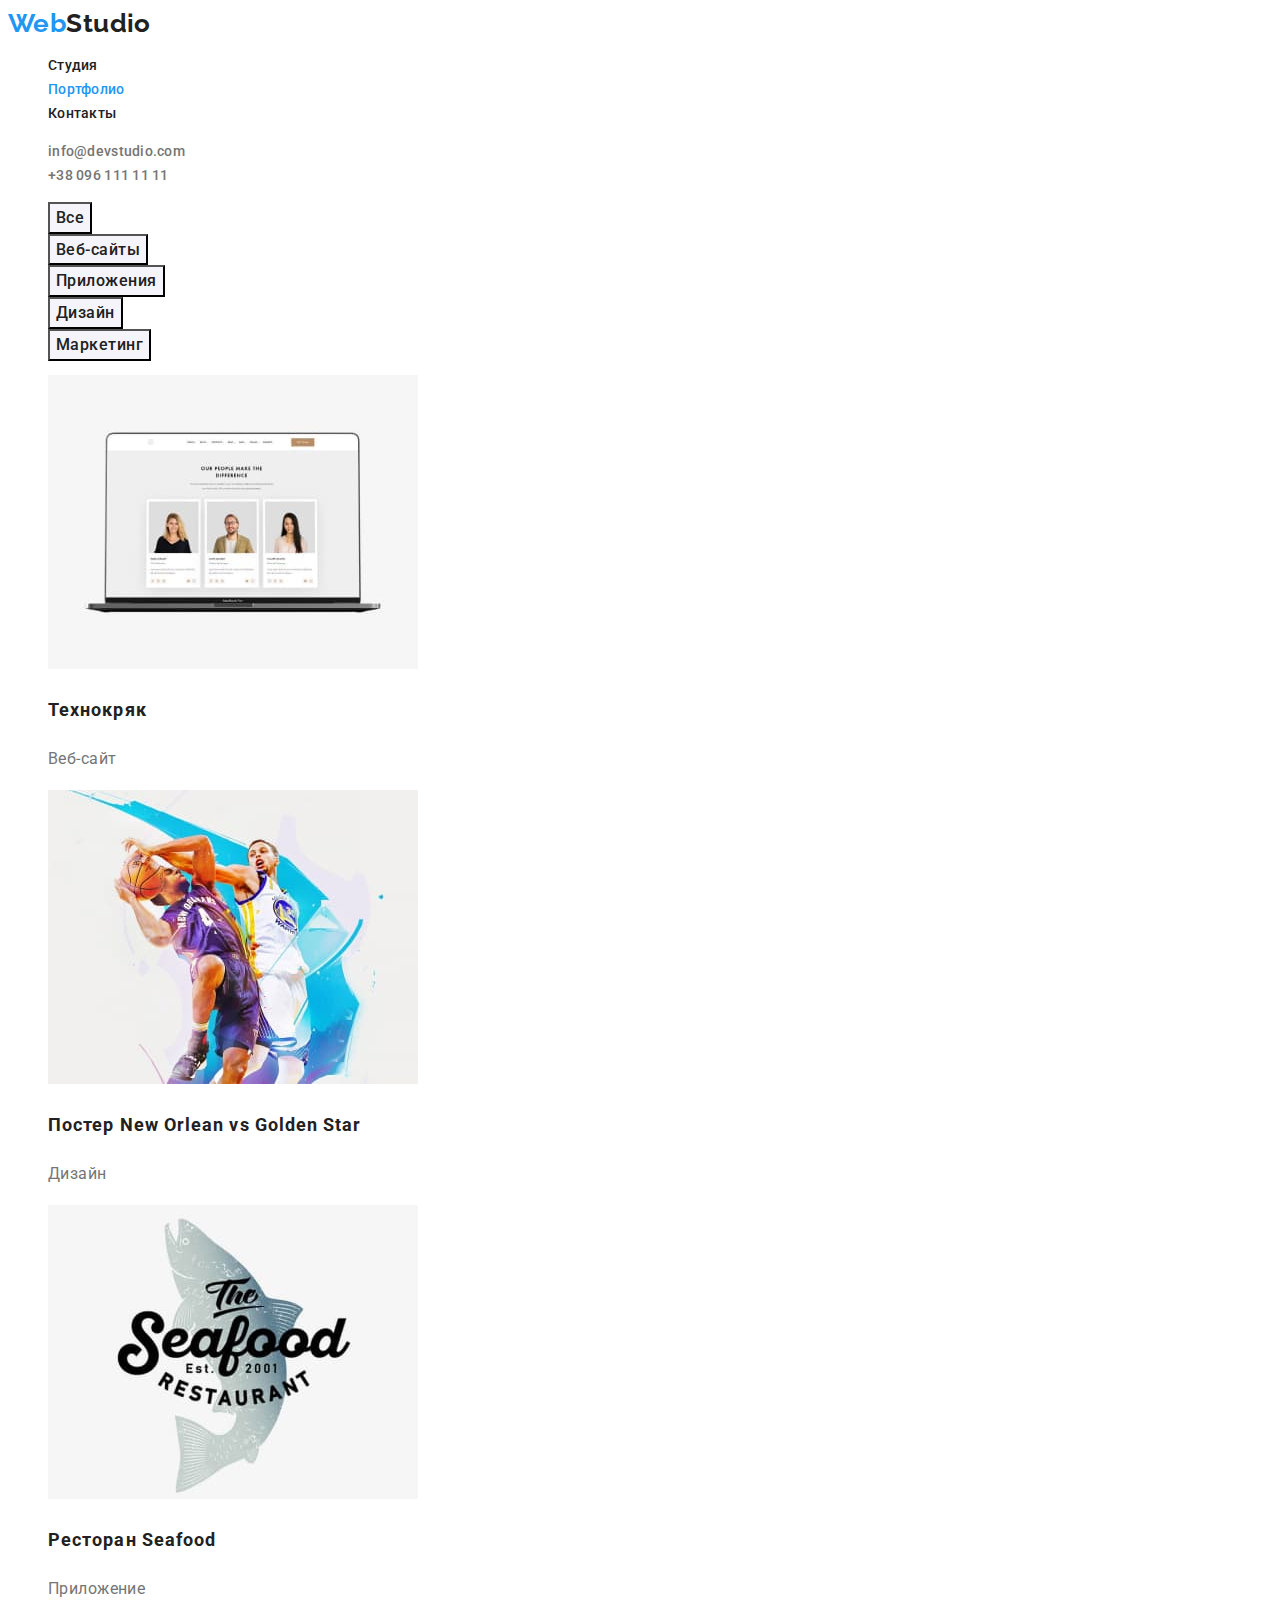
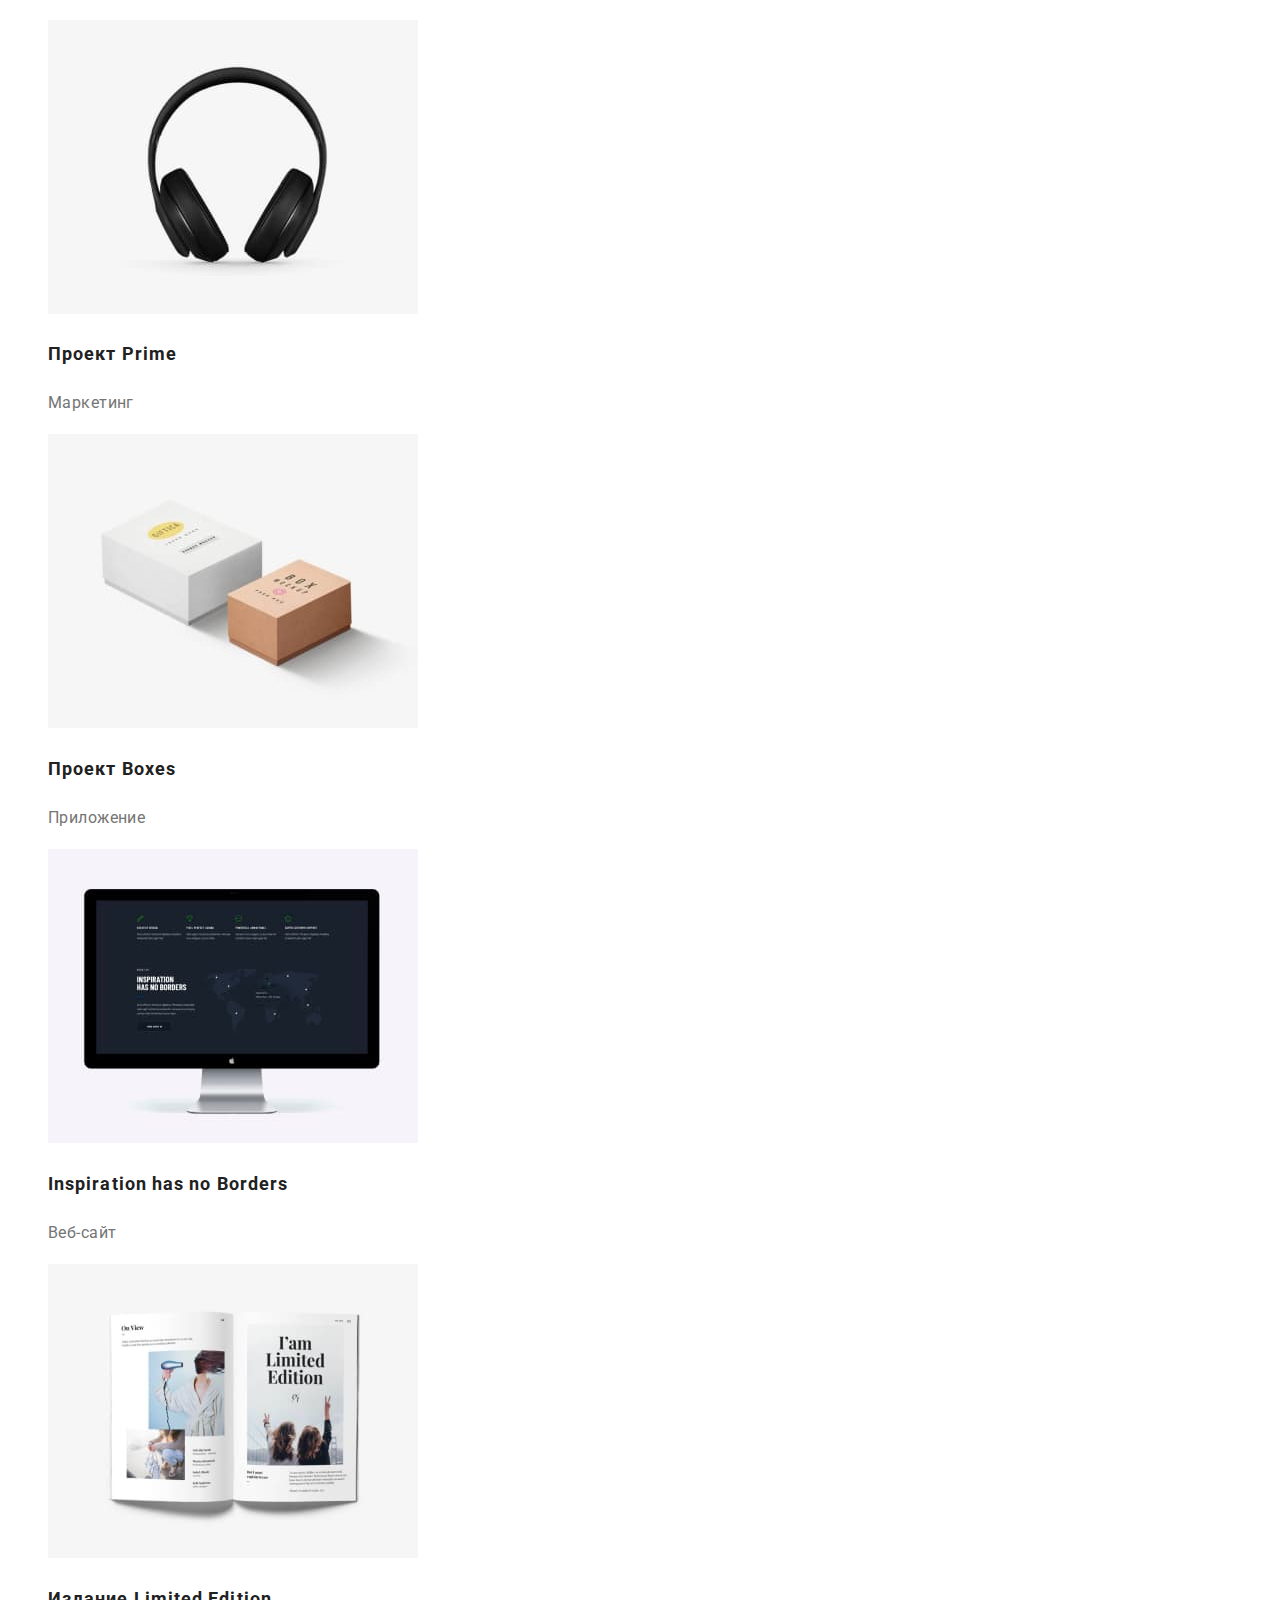
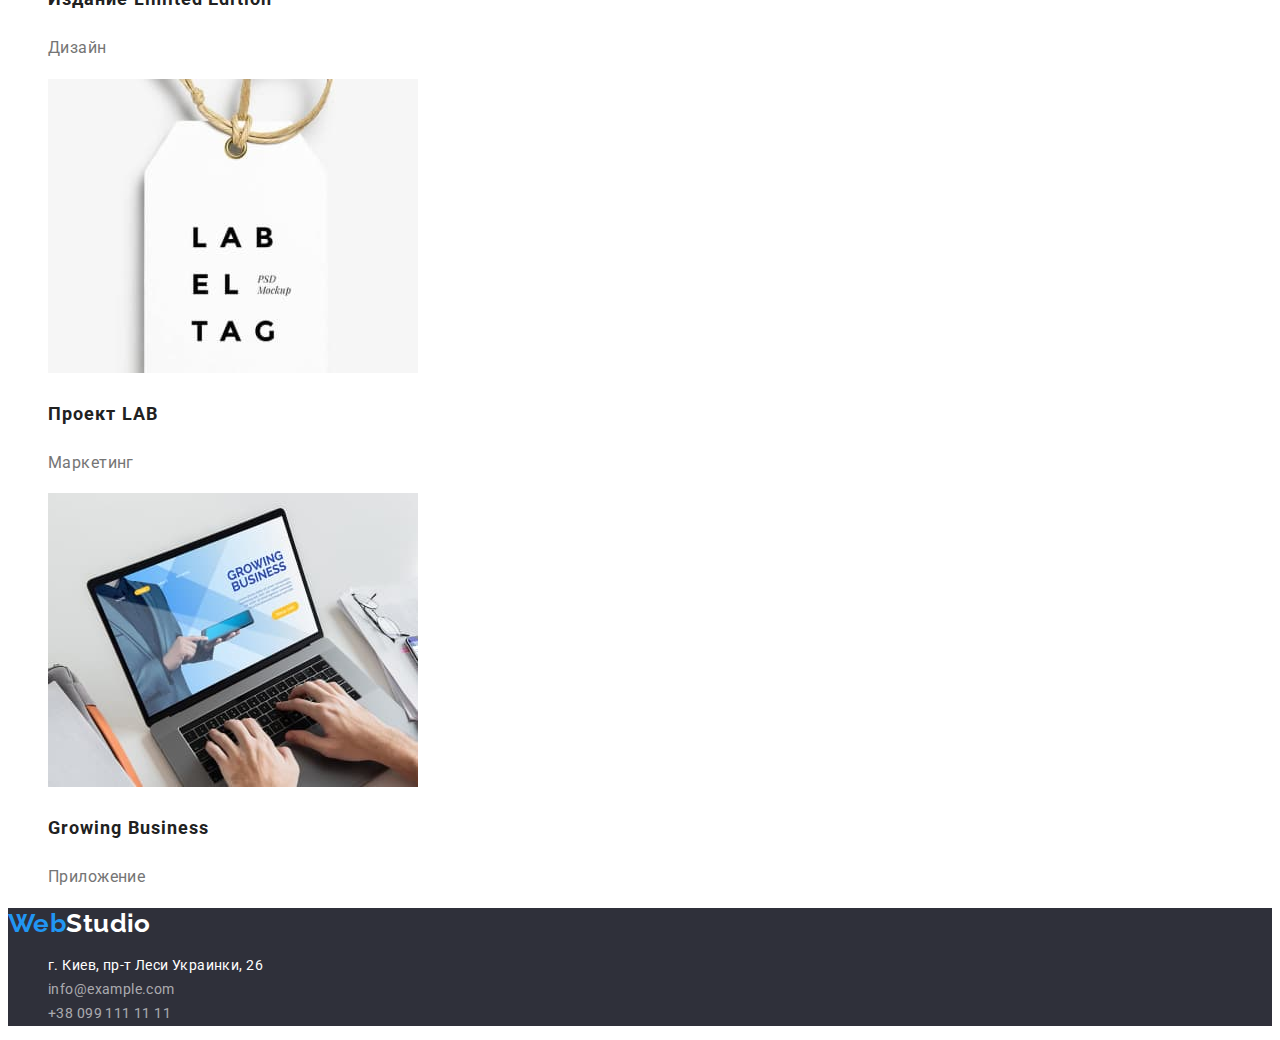
==== portfolio.html @ c16fa483 "Adds all files from HW#2." ====
<!DOCTYPE html>
<html lang="ru">
  <head>
    <meta charset="UTF-8" />
    <meta http-equiv="X-UA-Compatible" content="IE=edge" />
    <meta name="viewport" content="width=device-width, initial-scale=1.0" />
    <title>Портфолио</title>
    <link
      href="https://fonts.googleapis.com/css2?family=Raleway:wght@700&family=Roboto:wght@400;500;700;900&display=swap"
      rel="stylesheet"
    />
    <link rel="stylesheet" href="./css/styles.css" />
  </head>
  <body>
    <header>
      <nav>
        <a href="./index.html" lang="en" class="logo"> <span class="accent">Web</span>Studio</a>
        <ul class="site-nav list">
          <li><a href="./index.html" class="link">Студия</a></li>
          <li><a href="./portfolio.html" class="link current">Портфолио</a></li>
          <li><a href="" class="link">Контакты</a></li>
        </ul>
      </nav>

      <ul class="list">
        <li><a href="mailto:info@devstudio.com" class="contacts-header">info@devstudio.com</a></li>
        <li><a href="tel:+380961111111" class="contacts-header">+38 096 111 11 11</a></li>
      </ul>
    </header>
    <main>
      <section>
        <ul class="list">
          <li><button type="button" class="portfolio-button">Все</button></li>
          <li><button type="button" class="portfolio-button">Веб-сайты</button></li>
          <li><button type="button" class="portfolio-button">Приложения</button></li>
          <li><button type="button" class="portfolio-button">Дизайн</button></li>
          <li><button type="button" class="portfolio-button">Маркетинг</button></li>
        </ul>
        <ul class="list">
          <li>
            <img src="./images/portfolio1.jpg" alt="Ноутбук с проектом" width="370" />
            <h2 class="project-title">Технокряк</h2>
            <p class="project-category">Веб-сайт</p>
          </li>
          <li>
            <img src="./images/portfolio2.jpg" alt="Постер игры в баскетбол" width="370" />
            <h2 class="project-title">Постер <span lang="en">New Orlean vs Golden Star</span></h2>
            <p class="project-category">Дизайн</p>
          </li>
          <li>
            <img src="./images/portfolio3.jpg" alt="Эмблема ресторана" width="370" />
            <h2 class="project-title">Ресторан <span lang="en">Seafood</span></h2>
            <p class="project-category">Приложение</p>
          </li>
          <li>
            <img src="./images/portfolio4.jpg" alt="Наушники" width="370" />
            <h2 class="project-title">Проект <span lang="en">Prime</span></h2>
            <p class="project-category">Маркетинг</p>
          </li>
          <li>
            <img src="./images/portfolio5.jpg" alt="Коробки" width="370" />
            <h2 class="project-title">Проект <span lang="en">Boxes</span></h2>
            <p class="project-category">Приложение</p>
          </li>
          <li>
            <img src="./images/portfolio6.jpg" alt="Монитор" width="370" />
            <h2 lang="en" class="project-title">Inspiration has no Borders</h2>
            <p class="project-category">Веб-сайт</p>
          </li>
          <li>
            <img src="./images/portfolio7.jpg" alt="Журнал" width="370" />
            <h2 class="project-title">Издание <span lang="en">Limited Edition</span></h2>
            <p class="project-category">Дизайн</p>
          </li>
          <li>
            <img src="./images/portfolio8.jpg" alt="Бирка" width="370" />
            <h2 class="project-title">Проект <span lang="en">LAB</span></h2>
            <p class="project-category">Маркетинг</p>
          </li>
          <li>
            <img src="./images/portfolio9.jpg" alt="Работа за ноутбуком" />
            <h2 lang="en" class="project-title">Growing Business</h2>
            <p class="project-category">Приложение</p>
          </li>
        </ul>
      </section>
    </main>
    <footer class="page-footer">
      <a href="./index.html" lang="en" class="logo footer-logo">
        <span class="accent">Web</span>Studio</a
      >
      <address>
        <ul class="list">
          <li>
            <a href="https://goo.gl/maps/sbmDoguWazhmyjEM8" target="_blank" class="location"
              >г. Киев, пр-т Леси Украинки, 26</a
            >
          </li>
          <li><a href="mailto:info@example.com" class="contacts-footer">info@example.com</a></li>
          <li><a href="tel:+380991111111" class="contacts-footer">+38 099 111 11 11</a></li>
        </ul>
      </address>
    </footer>
  </body>
</html>
---- css/styles.css ----
/* цвет основного текста #212121 */
/* вторичный цвет текста #757575 */
/* белый #ffffff */
/* белый с прозрачностю для ссылок в футере rgba(255, 255, 255, 0.6) */
/* акцент #2196F3 */
/* цвет фона героя и подвала #2F303A */
/* цвет фона вторичный и кнопок для портфолио #F5F4FA */
:root {
  --primary-text-color: #757575;
  --title-text-color: #212121;
  --accent-color: #2196f3;
  --primary-white-color: #ffffff;
  --contacts-footer-color: rgba(255, 255, 255, 0.6);
  --secondary-bg-color: #2f303a;
  --other-bg-color: #f5f4fa;
}

body {
  background-color: var(--primary-white-color);
  color: var(--primary-text-color);
  font-family: Roboto, sans-serif;
  font-weight: 400;
  font-size: 14px;
  line-height: 1.71;
  letter-spacing: 0.03em;
}

.list {
  list-style: none;
}

/* стили шапки */
.logo {
  color: var(--title-text-color);
  font-family: Raleway, sans-serif;
  font-weight: 700;
  font-size: 26px;
  line-height: 1.19;
  text-decoration: none;
}

.accent,
.logo:hover,
.logo:focus {
  color: var(--accent-color);
}

.site-nav .link {
  color: var(--title-text-color);
  font-weight: 500;
  font-size: 14px;
  line-height: 1.14;
  letter-spacing: 0.02em;
  text-decoration: none;
}
.site-nav .link:hover,
.site-nav .link:focus {
  color: var(--accent-color);
}

.site-nav .link.current {
  color: var(--accent-color);
}

.contacts-header {
  color: var(--primary-text-color);
  font-weight: 500;
  font-size: 14px;
  line-height: 1.14;
  letter-spacing: 0.02em;
  text-decoration: none;
}

.contacts-header:hover,
.contacts-header:focus {
  color: var(--accent-color);
}

/* стили главной секции Студии */
.hero {
  background-color: var(--secondary-bg-color);
  letter-spacing: 0.06em;
}
.hero-title {
  color: var(--primary-white-color);
  font-weight: 900;
  font-size: 44px;
  line-height: 1.36;
  text-align: center;
  text-transform: uppercase;
}
.hero-button {
  background-color: var(--accent-color);
  color: var(--primary-white-color);
  font-family: Roboto, sans-serif;
  font-family: inherit;
  font-weight: 700;
  font-size: 16px;
  line-height: 1.87;
  letter-spacing: 0.03em;
  align-items: center;
  text-align: center;
}

/* общие стили секций Студии */

.section-title {
  color: var(--title-text-color);
  font-weight: 700;
  font-size: 36px;
  line-height: 1.17;
  text-align: center;
}

/* стили особенностей Студии */
.features-title {
  color: var(--title-text-color);
  font-weight: 700;
  font-size: 14px;
  line-height: 1.14;
  text-transform: uppercase;
}

/* стили работ Студии */

/* стили команды Студии */
.workers {
  background-color: var(--other-bg-color);
  font-weight: 400;
  font-size: 16px;
  line-height: 1.19;
  text-align: center;
}
.worker-name {
  color: var(--title-text-color);
  font-weight: 500;
  font-size: 16px;
  line-height: 1.19;
  text-align: center;
}

/* стили подвала */
.page-footer {
  background-color: var(--secondary-bg-color);
}

.footer-logo {
  color: var(--primary-white-color);
}

.location {
  color: var(--primary-white-color);
  font-style: normal;
  font-weight: 400;
  font-size: 14px;
  line-height: 1.71;
  text-decoration: none;
}

.contacts-footer {
  color: var(--contacts-footer-color);
  font-style: normal;
  font-weight: 400;
  font-size: 14px;
  line-height: 1.71;
  text-decoration: none;
}

.footer-logo:hover,
.footer-logo:focus,
.contacts-footer:hover,
.contacts-footer:focus,
.location:hover,
.location:focus {
  color: var(--accent-color);
}

/* стили Портфолио */
.portfolio-button {
  background-color: var(--other-bg-color);
  color: var(--title-text-color);
  font-family: Roboto, sans-serif;
  font-weight: 500;
  font-size: 16px;
  line-height: 1.62;
  letter-spacing: 0.03em;
  text-align: center;
}

.portfolio-button:hover,
.portfolio-button:focus {
  background-color: var(--accent-color);
  color: var(--primary-white-color);
}

.project-title {
  color: var(--title-text-color);
  font-weight: 700;
  font-size: 18px;
  line-height: 2;
  letter-spacing: 0.06em;
}
.project-category {
  font-weight: 400;
  font-size: 16px;
  line-height: 1.87;
}
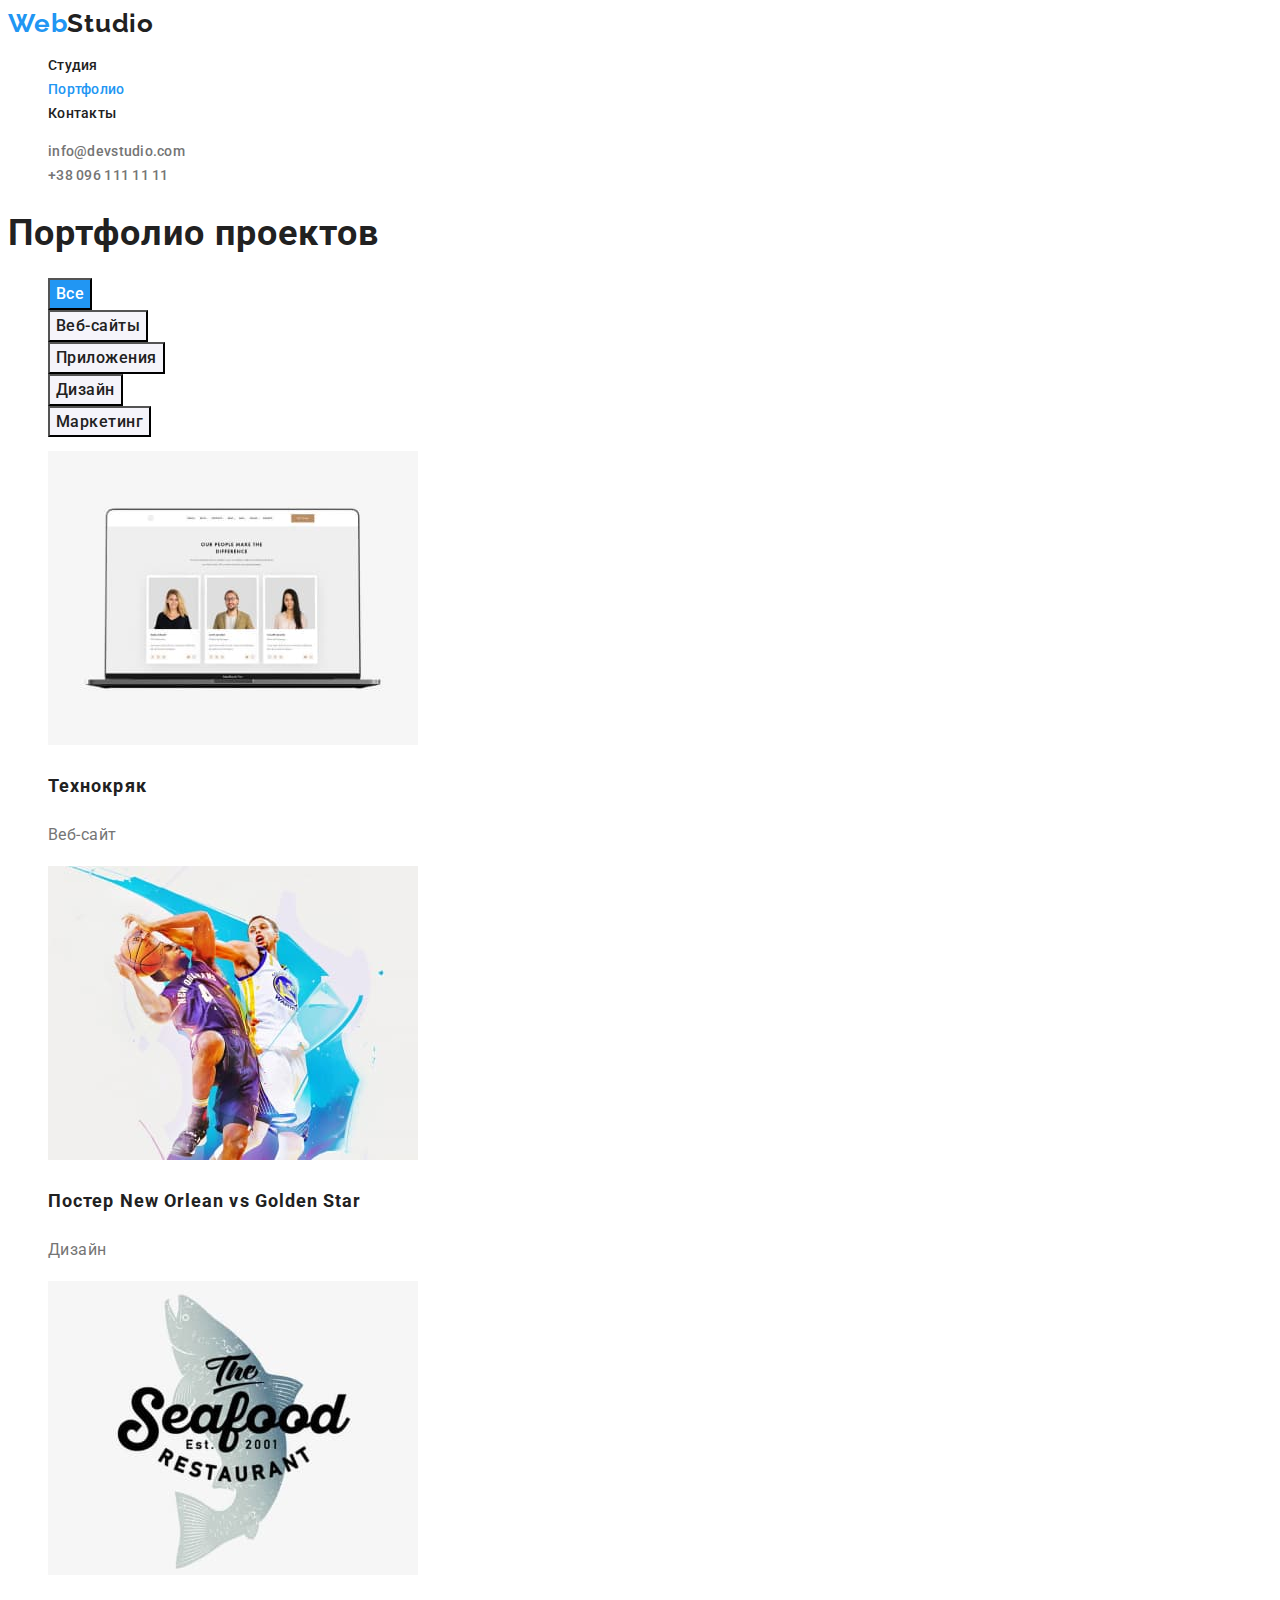
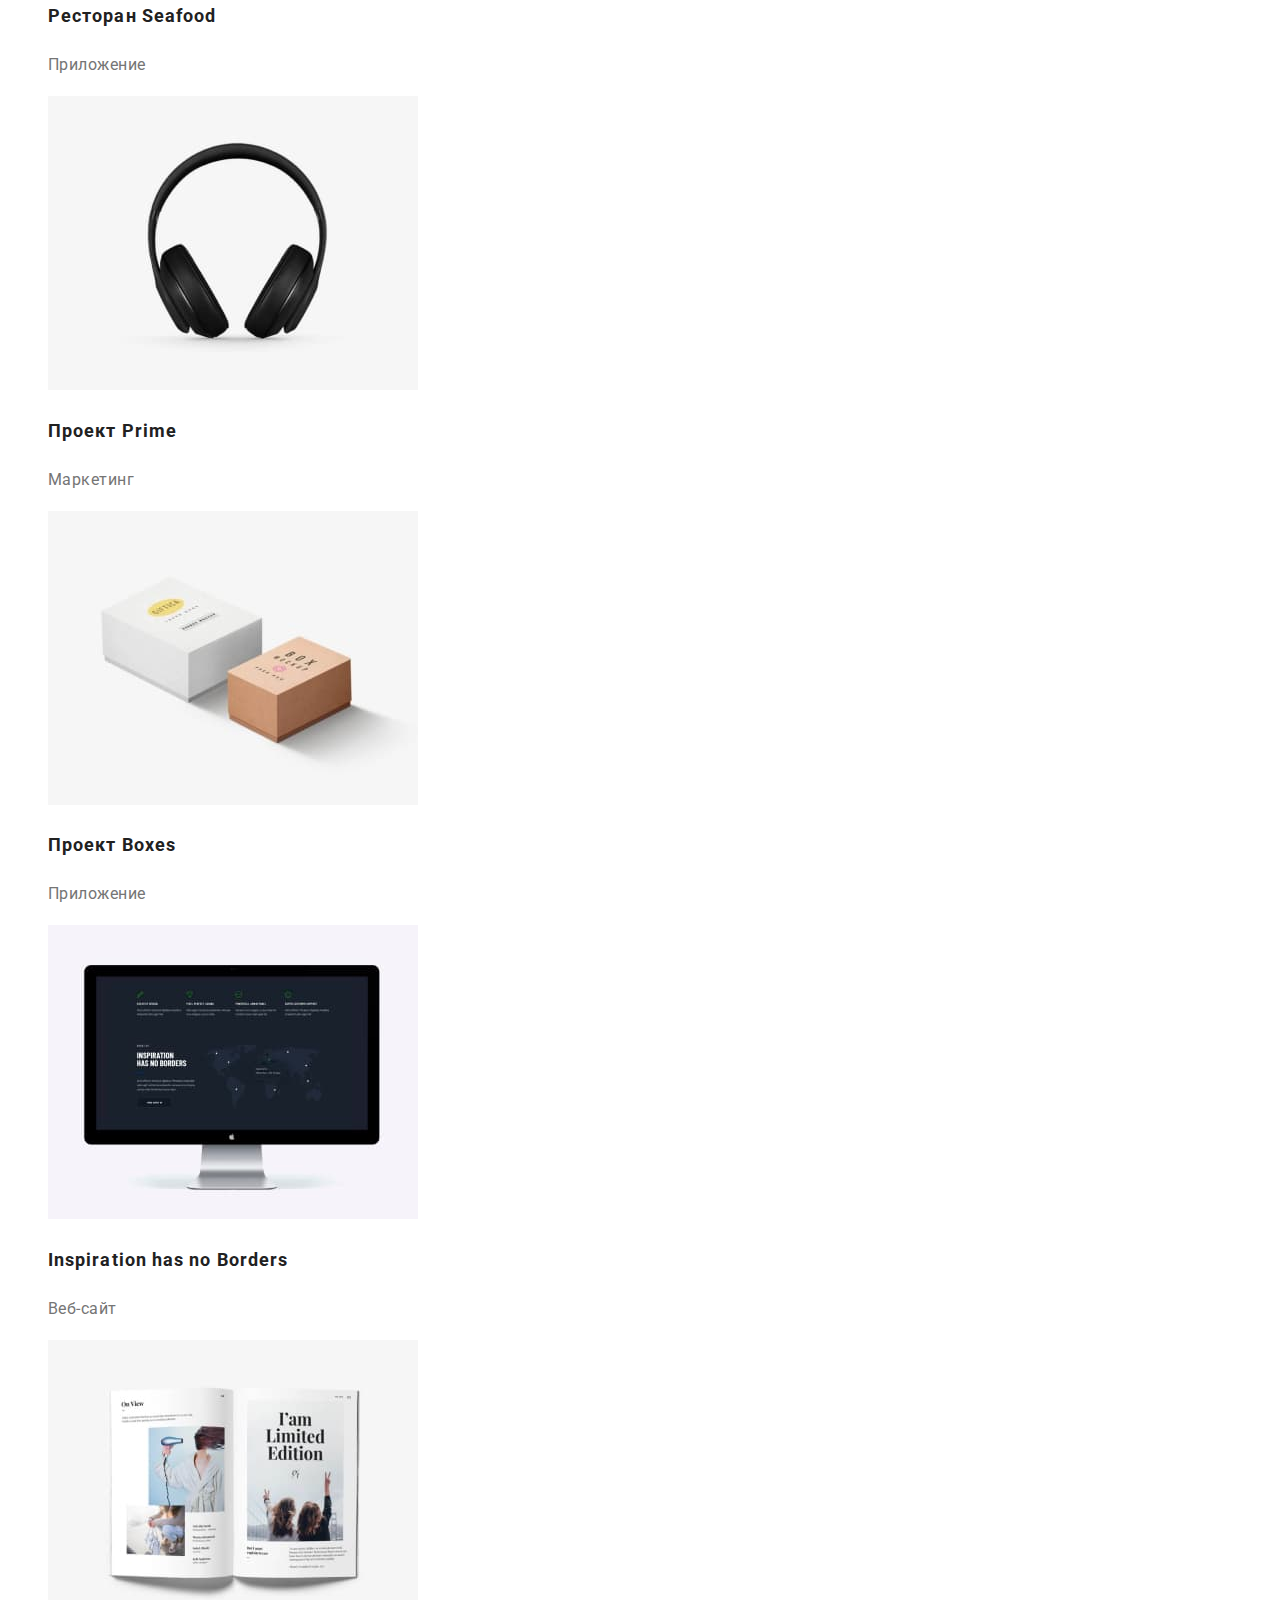
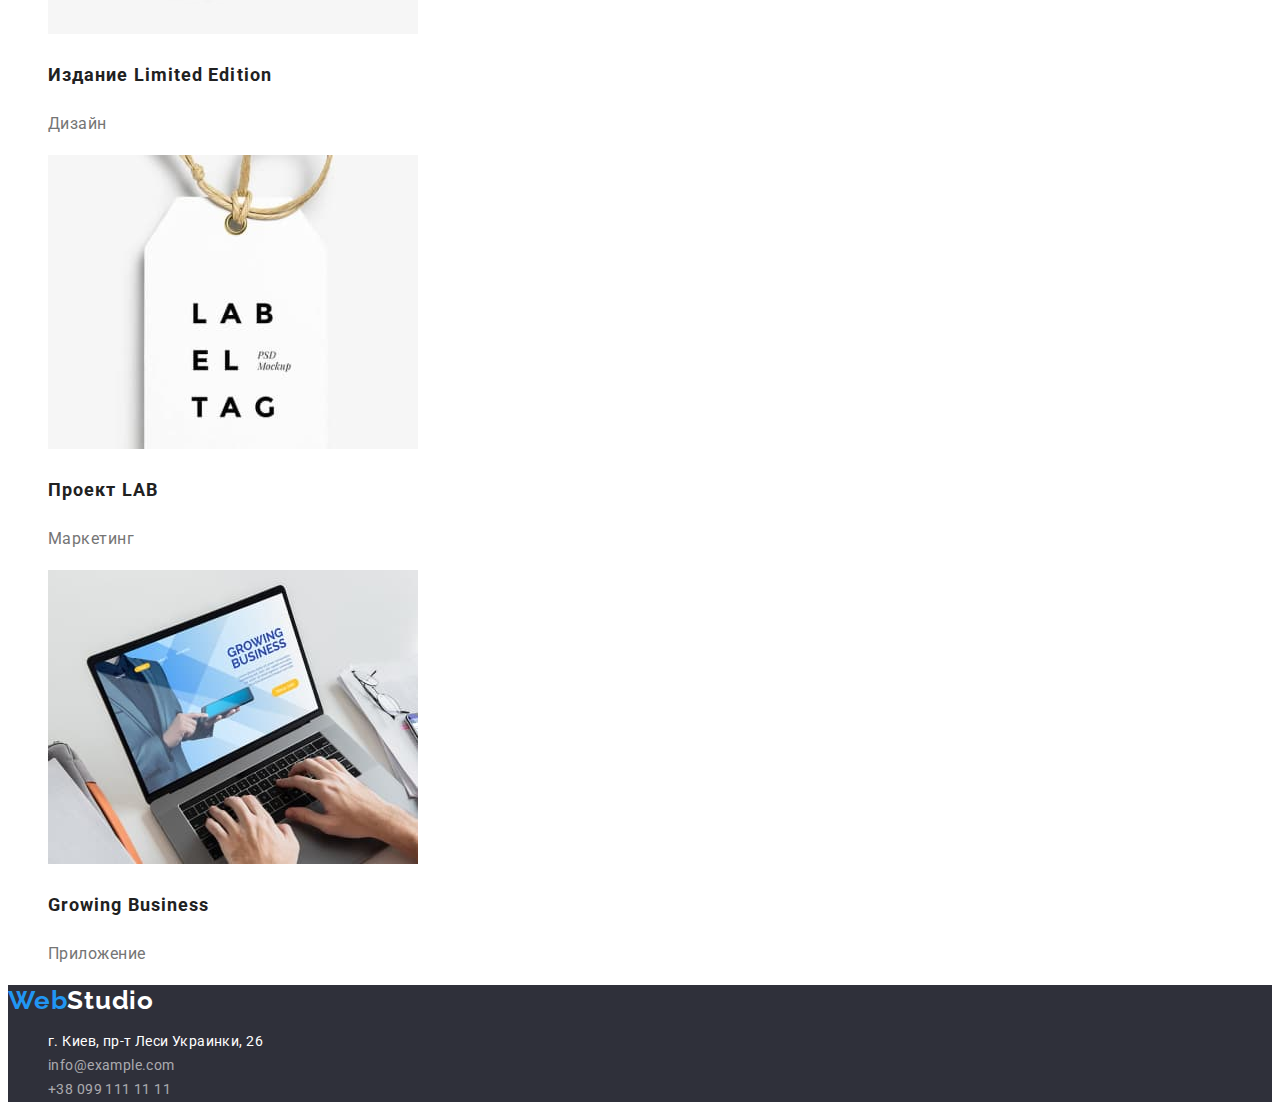
==== commit 53aaa551: "Adds edits on the comments of the HW#2." ====
--- a/portfolio.html
+++ b/portfolio.html
@@ -29,58 +29,72 @@
     </header>
     <main>
       <section>
-        <ul class="list">
-          <li><button type="button" class="portfolio-button">Все</button></li>
-          <li><button type="button" class="portfolio-button">Веб-сайты</button></li>
-          <li><button type="button" class="portfolio-button">Приложения</button></li>
-          <li><button type="button" class="portfolio-button">Дизайн</button></li>
-          <li><button type="button" class="portfolio-button">Маркетинг</button></li>
+        <!-- этот заголовок будет невидимым -->
+        <h1 class="section-title">Портфолио проектов</h1>
+        <ul class="portfolio-button-list list">
+          <li class="portfolio-button-item">
+            <button type="button" class="portfolio-button current-button">Все</button>
+          </li>
+          <li class="portfolio-button-item">
+            <button type="button" class="portfolio-button">Веб-сайты</button>
+          </li>
+          <li class="portfolio-button-item">
+            <button type="button" class="portfolio-button">Приложения</button>
+          </li>
+          <li class="portfolio-button-item">
+            <button type="button" class="portfolio-button">Дизайн</button>
+          </li>
+          <li class="portfolio-button-item">
+            <button type="button" class="portfolio-button">Маркетинг</button>
+          </li>
         </ul>
-        <ul class="list">
-          <li>
+        <ul class="portfolio-card-list list">
+          <li class="portfolio-card-item">
             <img src="./images/portfolio1.jpg" alt="Ноутбук с проектом" width="370" />
-            <h2 class="project-title">Технокряк</h2>
-            <p class="project-category">Веб-сайт</p>
+            <h2 class="portfolio-card-subtitle">Технокряк</h2>
+            <p class="portfolio-card-text">Веб-сайт</p>
           </li>
-          <li>
+          <li class="portfolio-card-item">
             <img src="./images/portfolio2.jpg" alt="Постер игры в баскетбол" width="370" />
-            <h2 class="project-title">Постер <span lang="en">New Orlean vs Golden Star</span></h2>
-            <p class="project-category">Дизайн</p>
+            <h2 class="portfolio-card-subtitle">
+              Постер <span lang="en">New Orlean vs Golden Star</span>
+            </h2>
+            <p class="portfolio-card-text">Дизайн</p>
           </li>
-          <li>
+          <li class="portfolio-card-item">
             <img src="./images/portfolio3.jpg" alt="Эмблема ресторана" width="370" />
-            <h2 class="project-title">Ресторан <span lang="en">Seafood</span></h2>
-            <p class="project-category">Приложение</p>
+            <h2 class="portfolio-card-subtitle">Ресторан <span lang="en">Seafood</span></h2>
+            <p class="portfolio-card-text">Приложение</p>
           </li>
-          <li>
+          <li class="portfolio-card-item">
             <img src="./images/portfolio4.jpg" alt="Наушники" width="370" />
-            <h2 class="project-title">Проект <span lang="en">Prime</span></h2>
-            <p class="project-category">Маркетинг</p>
+            <h2 class="portfolio-card-subtitle">Проект <span lang="en">Prime</span></h2>
+            <p class="portfolio-card-text">Маркетинг</p>
           </li>
-          <li>
+          <li class="portfolio-card-item">
             <img src="./images/portfolio5.jpg" alt="Коробки" width="370" />
-            <h2 class="project-title">Проект <span lang="en">Boxes</span></h2>
-            <p class="project-category">Приложение</p>
+            <h2 class="portfolio-card-subtitle">Проект <span lang="en">Boxes</span></h2>
+            <p class="portfolio-card-text">Приложение</p>
           </li>
-          <li>
+          <li class="portfolio-card-item">
             <img src="./images/portfolio6.jpg" alt="Монитор" width="370" />
-            <h2 lang="en" class="project-title">Inspiration has no Borders</h2>
-            <p class="project-category">Веб-сайт</p>
+            <h2 lang="en" class="portfolio-card-subtitle">Inspiration has no Borders</h2>
+            <p class="portfolio-card-text">Веб-сайт</p>
           </li>
-          <li>
+          <li class="portfolio-card-item">
             <img src="./images/portfolio7.jpg" alt="Журнал" width="370" />
-            <h2 class="project-title">Издание <span lang="en">Limited Edition</span></h2>
-            <p class="project-category">Дизайн</p>
+            <h2 class="portfolio-card-subtitle">Издание <span lang="en">Limited Edition</span></h2>
+            <p class="portfolio-card-text">Дизайн</p>
           </li>
-          <li>
+          <li class="portfolio-card-item">
             <img src="./images/portfolio8.jpg" alt="Бирка" width="370" />
-            <h2 class="project-title">Проект <span lang="en">LAB</span></h2>
-            <p class="project-category">Маркетинг</p>
+            <h2 class="portfolio-card-subtitle">Проект <span lang="en">LAB</span></h2>
+            <p class="portfolio-card-text">Маркетинг</p>
           </li>
-          <li>
+          <li class="portfolio-card-item">
             <img src="./images/portfolio9.jpg" alt="Работа за ноутбуком" />
-            <h2 lang="en" class="project-title">Growing Business</h2>
-            <p class="project-category">Приложение</p>
+            <h2 lang="en" class="portfolio-card-subtitle">Growing Business</h2>
+            <p class="portfolio-card-text">Приложение</p>
           </li>
         </ul>
       </section>
--- a/css/styles.css
+++ b/css/styles.css
@@ -19,10 +19,9 @@
   background-color: var(--primary-white-color);
   color: var(--primary-text-color);
   font-family: Roboto, sans-serif;
-  font-weight: 400;
+  /* font-weight: 400; */
   font-size: 14px;
   line-height: 1.71;
-  letter-spacing: 0.03em;
 }
 
 .list {
@@ -37,40 +36,33 @@
   font-size: 26px;
   line-height: 1.19;
   text-decoration: none;
+  letter-spacing: 0.03em;
+}
+
+.site-nav .link {
+  color: var(--title-text-color);
+  font-weight: 500;
+  font-size: 14px;
+  line-height: 1.14;
+  letter-spacing: 0.02em;
+  text-decoration: none;
+}
+
+.contacts-header {
+  color: var(--primary-text-color);
+  font-weight: 500;
+  font-size: 14px;
+  line-height: 1.14;
+  letter-spacing: 0.02em;
+  text-decoration: none;
 }
 
 .accent,
 .logo:hover,
-.logo:focus {
-  color: var(--accent-color);
-}
-
-.site-nav .link {
-  color: var(--title-text-color);
-  font-weight: 500;
-  font-size: 14px;
-  line-height: 1.14;
-  letter-spacing: 0.02em;
-  text-decoration: none;
-}
+.logo:focus,
 .site-nav .link:hover,
-.site-nav .link:focus {
-  color: var(--accent-color);
-}
-
-.site-nav .link.current {
-  color: var(--accent-color);
-}
-
-.contacts-header {
-  color: var(--primary-text-color);
-  font-weight: 500;
-  font-size: 14px;
-  line-height: 1.14;
-  letter-spacing: 0.02em;
-  text-decoration: none;
-}
-
+.site-nav .link:focus,
+.site-nav .link.current,
 .contacts-header:hover,
 .contacts-header:focus {
   color: var(--accent-color);
@@ -92,14 +84,11 @@
 .hero-button {
   background-color: var(--accent-color);
   color: var(--primary-white-color);
-  font-family: Roboto, sans-serif;
   font-family: inherit;
   font-weight: 700;
   font-size: 16px;
-  line-height: 1.87;
-  letter-spacing: 0.03em;
-  align-items: center;
-  text-align: center;
+  line-height: 1.88;
+  letter-spacing: 0.06em;
 }
 
 /* общие стили секций Студии */
@@ -109,7 +98,7 @@
   font-weight: 700;
   font-size: 36px;
   line-height: 1.17;
-  text-align: center;
+  letter-spacing: 0.03em;
 }
 
 /* стили особенностей Студии */
@@ -119,23 +108,26 @@
   font-size: 14px;
   line-height: 1.14;
   text-transform: uppercase;
-}
-
+  letter-spacing: 0.03em;
+}
+.features-text {
+  letter-spacing: 0.03em;
+}
 /* стили работ Студии */
 
 /* стили команды Студии */
-.workers {
+.team {
   background-color: var(--other-bg-color);
   font-weight: 400;
   font-size: 16px;
   line-height: 1.19;
-  text-align: center;
-}
-.worker-name {
-  color: var(--title-text-color);
-  font-weight: 500;
-  font-size: 16px;
-  line-height: 1.19;
+  letter-spacing: 0.03em;
+  text-align: center;
+}
+.team-name {
+  color: var(--title-text-color);
+  font-weight: 500;
+  font-size: 16px;
   text-align: center;
 }
 
@@ -155,6 +147,7 @@
   font-size: 14px;
   line-height: 1.71;
   text-decoration: none;
+  letter-spacing: 0.03em;
 }
 
 .contacts-footer {
@@ -164,6 +157,7 @@
   font-size: 14px;
   line-height: 1.71;
   text-decoration: none;
+  letter-spacing: 0.03em;
 }
 
 .footer-logo:hover,
@@ -187,21 +181,23 @@
   text-align: center;
 }
 
+.current-button,
 .portfolio-button:hover,
 .portfolio-button:focus {
   background-color: var(--accent-color);
   color: var(--primary-white-color);
 }
 
-.project-title {
+.portfolio-card-subtitle {
   color: var(--title-text-color);
   font-weight: 700;
   font-size: 18px;
   line-height: 2;
   letter-spacing: 0.06em;
 }
-.project-category {
+.portfolio-card-text {
   font-weight: 400;
   font-size: 16px;
   line-height: 1.87;
-}
+  letter-spacing: 0.03em;
+}
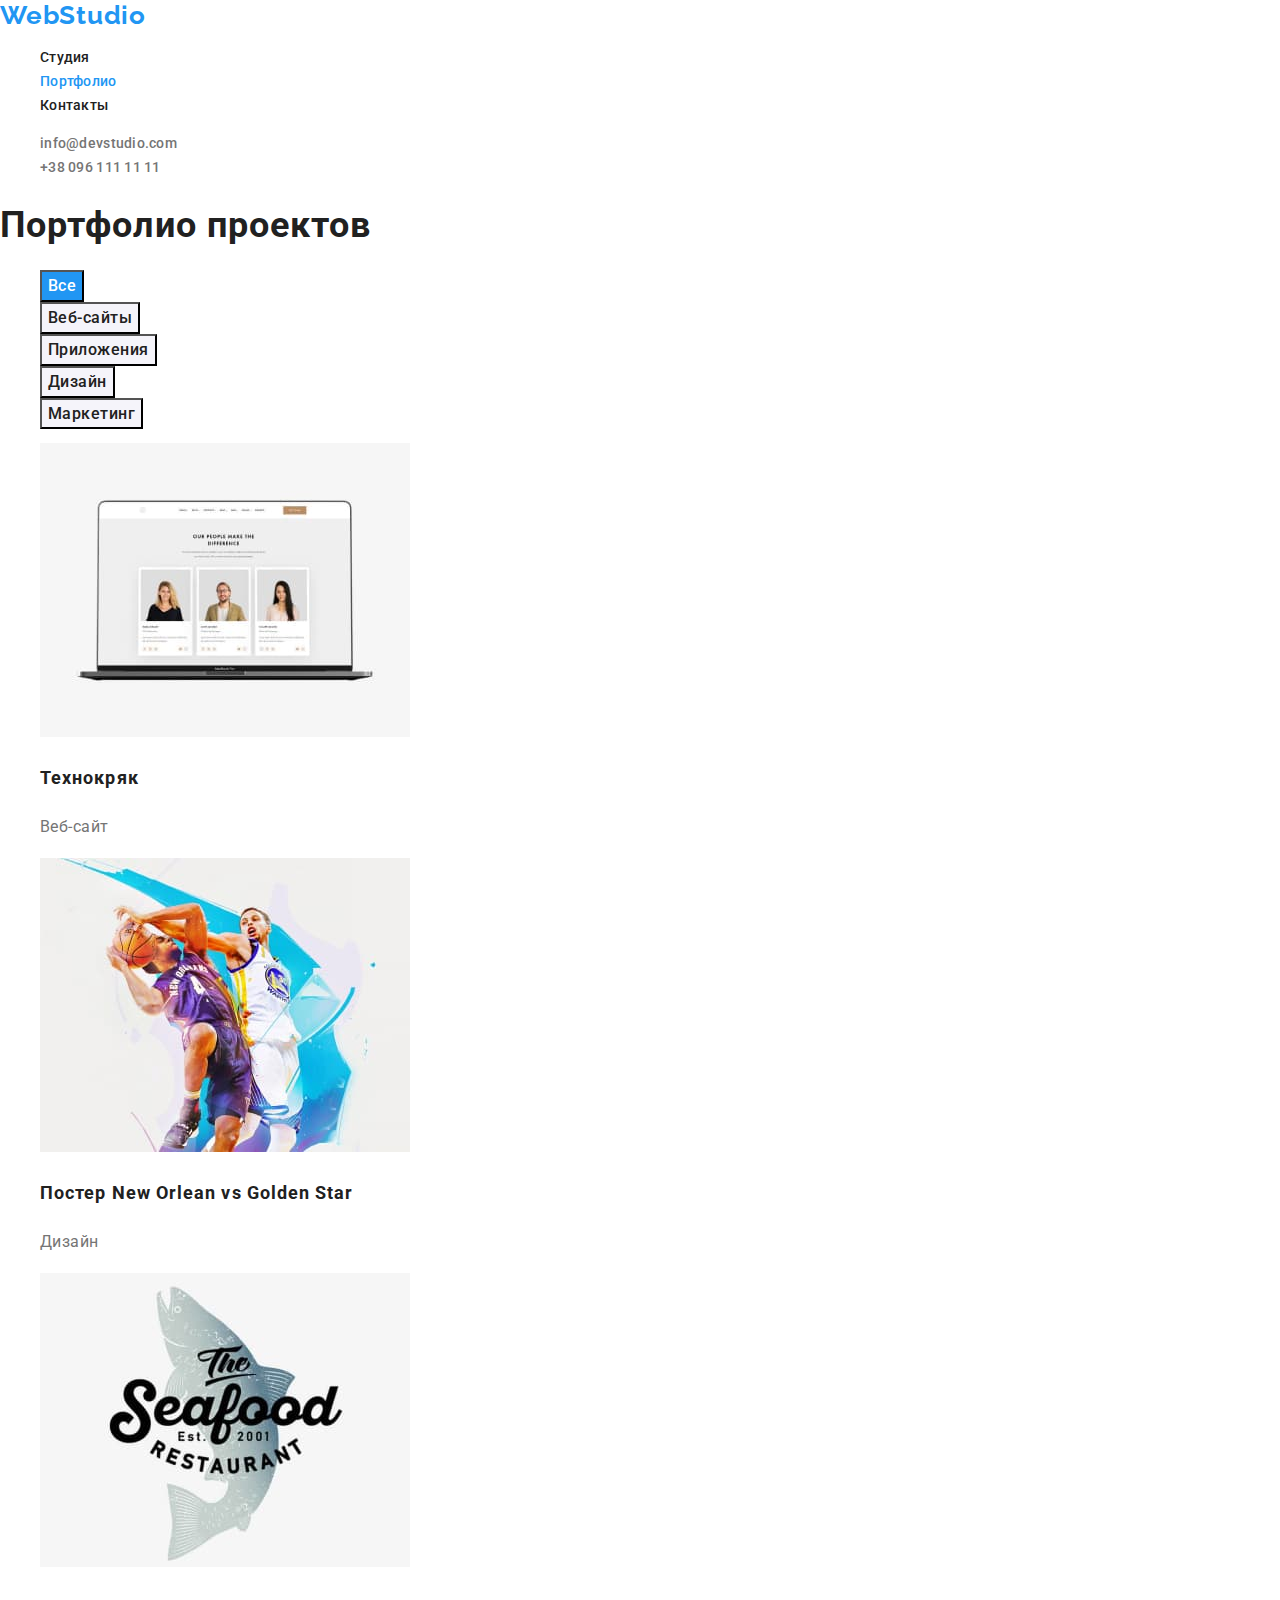
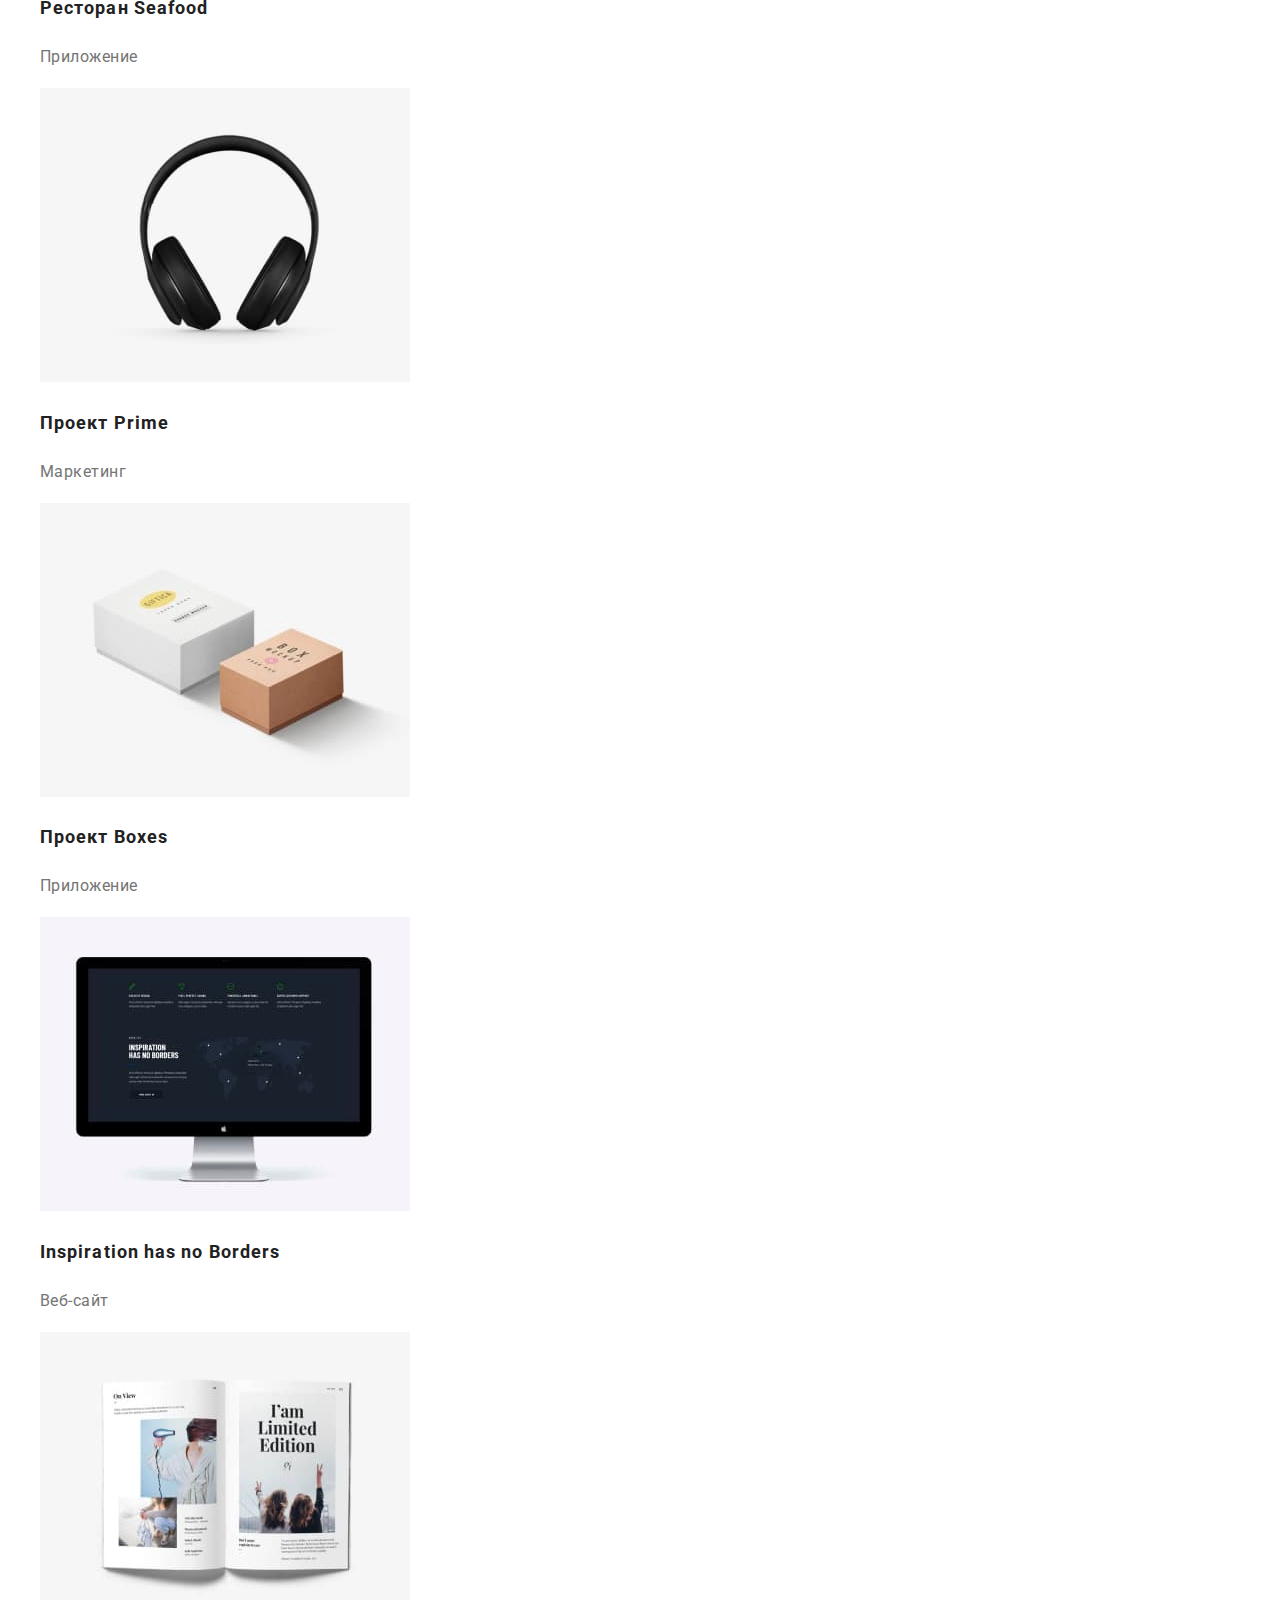
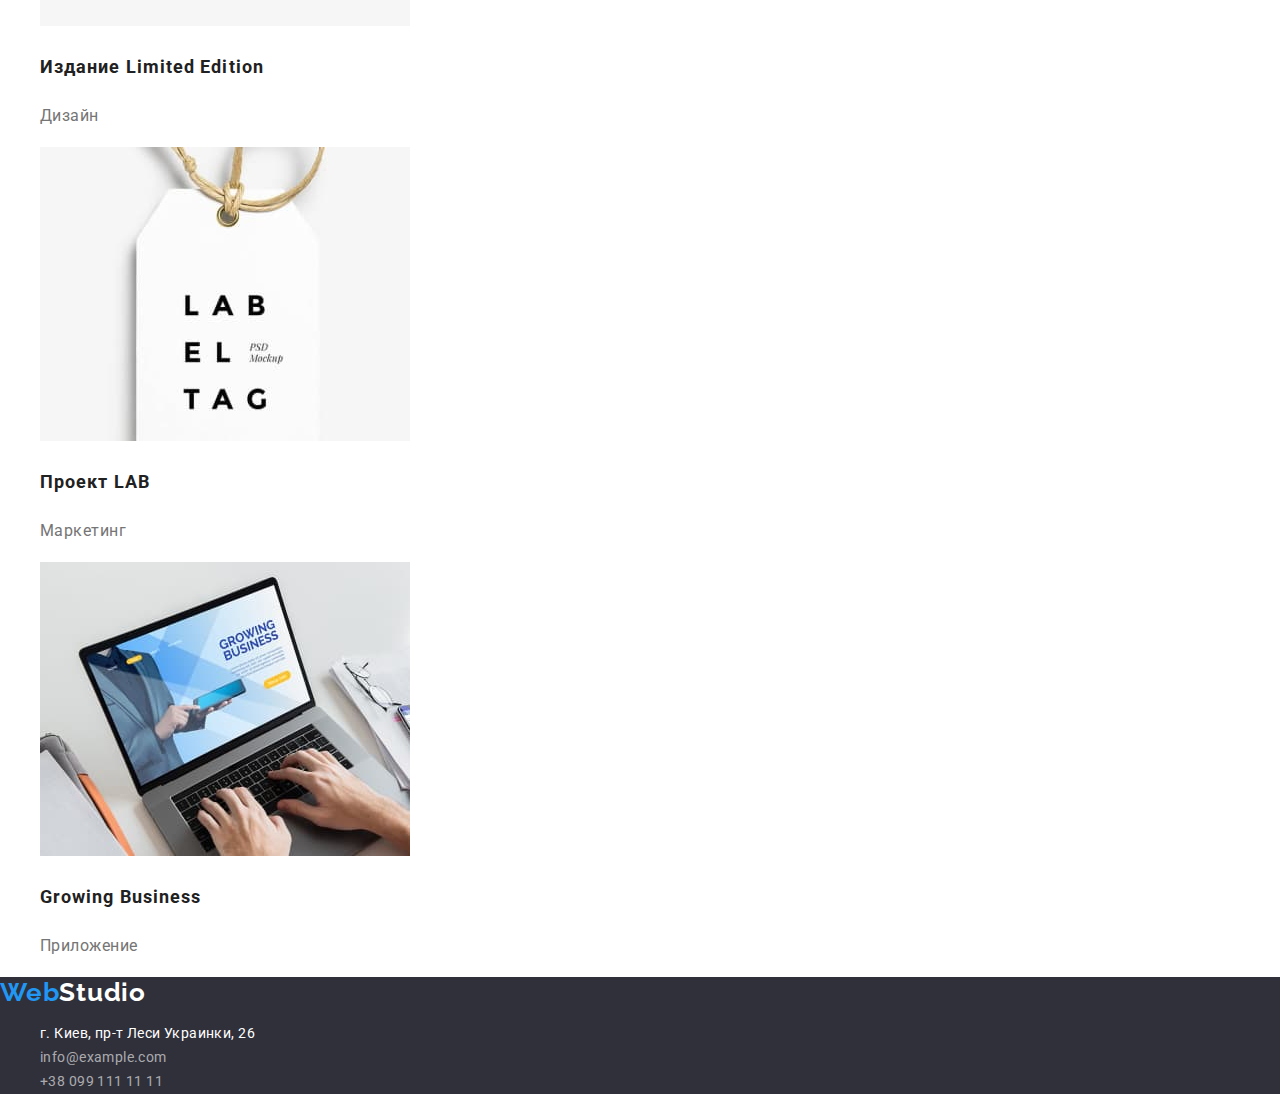
==== commit 82676b4b: "Adds modern-normalize." ====
--- a/portfolio.html
+++ b/portfolio.html
@@ -8,6 +8,10 @@
     <link
       href="https://fonts.googleapis.com/css2?family=Raleway:wght@700&family=Roboto:wght@400;500;700;900&display=swap"
       rel="stylesheet"
+    />
+    <link
+      rel="stylesheet"
+      href="https://cdnjs.cloudflare.com/ajax/libs/modern-normalize/1.1.0/modern-normalize.min.css"
     />
     <link rel="stylesheet" href="./css/styles.css" />
   </head>
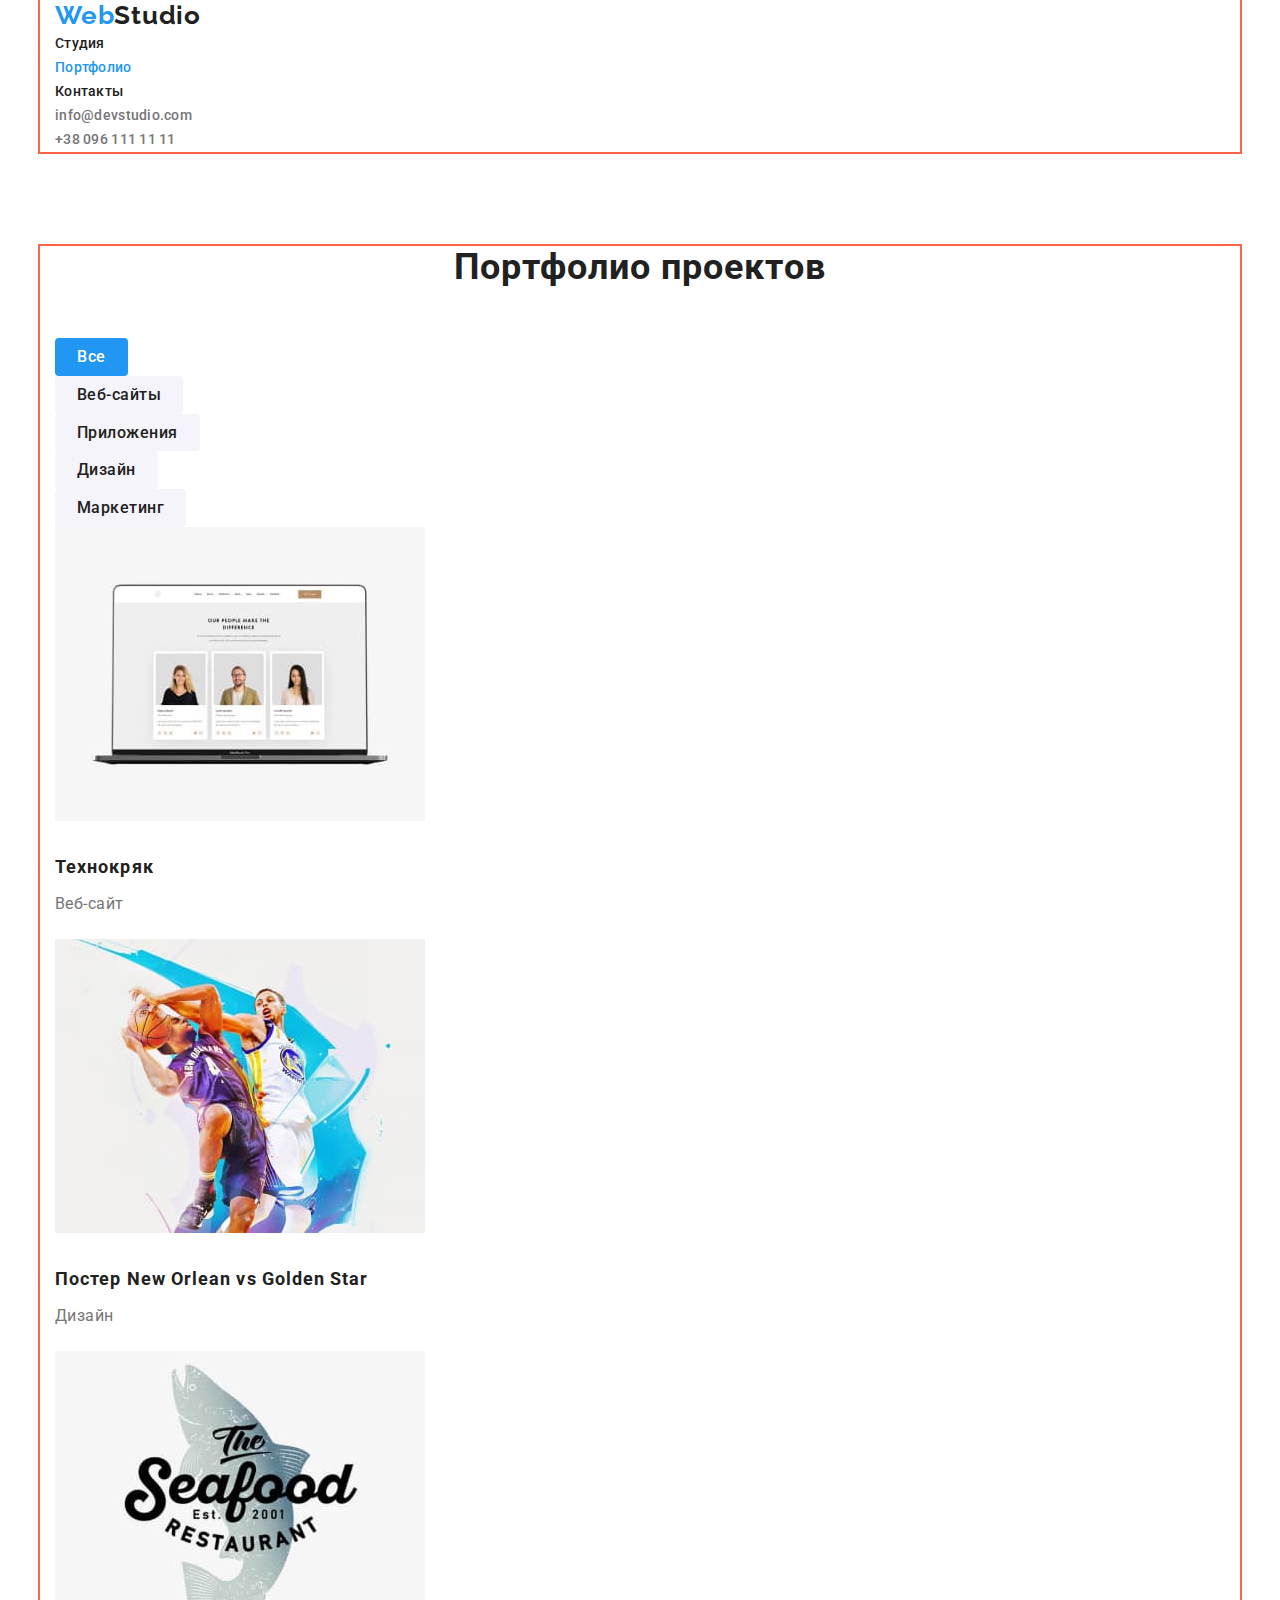
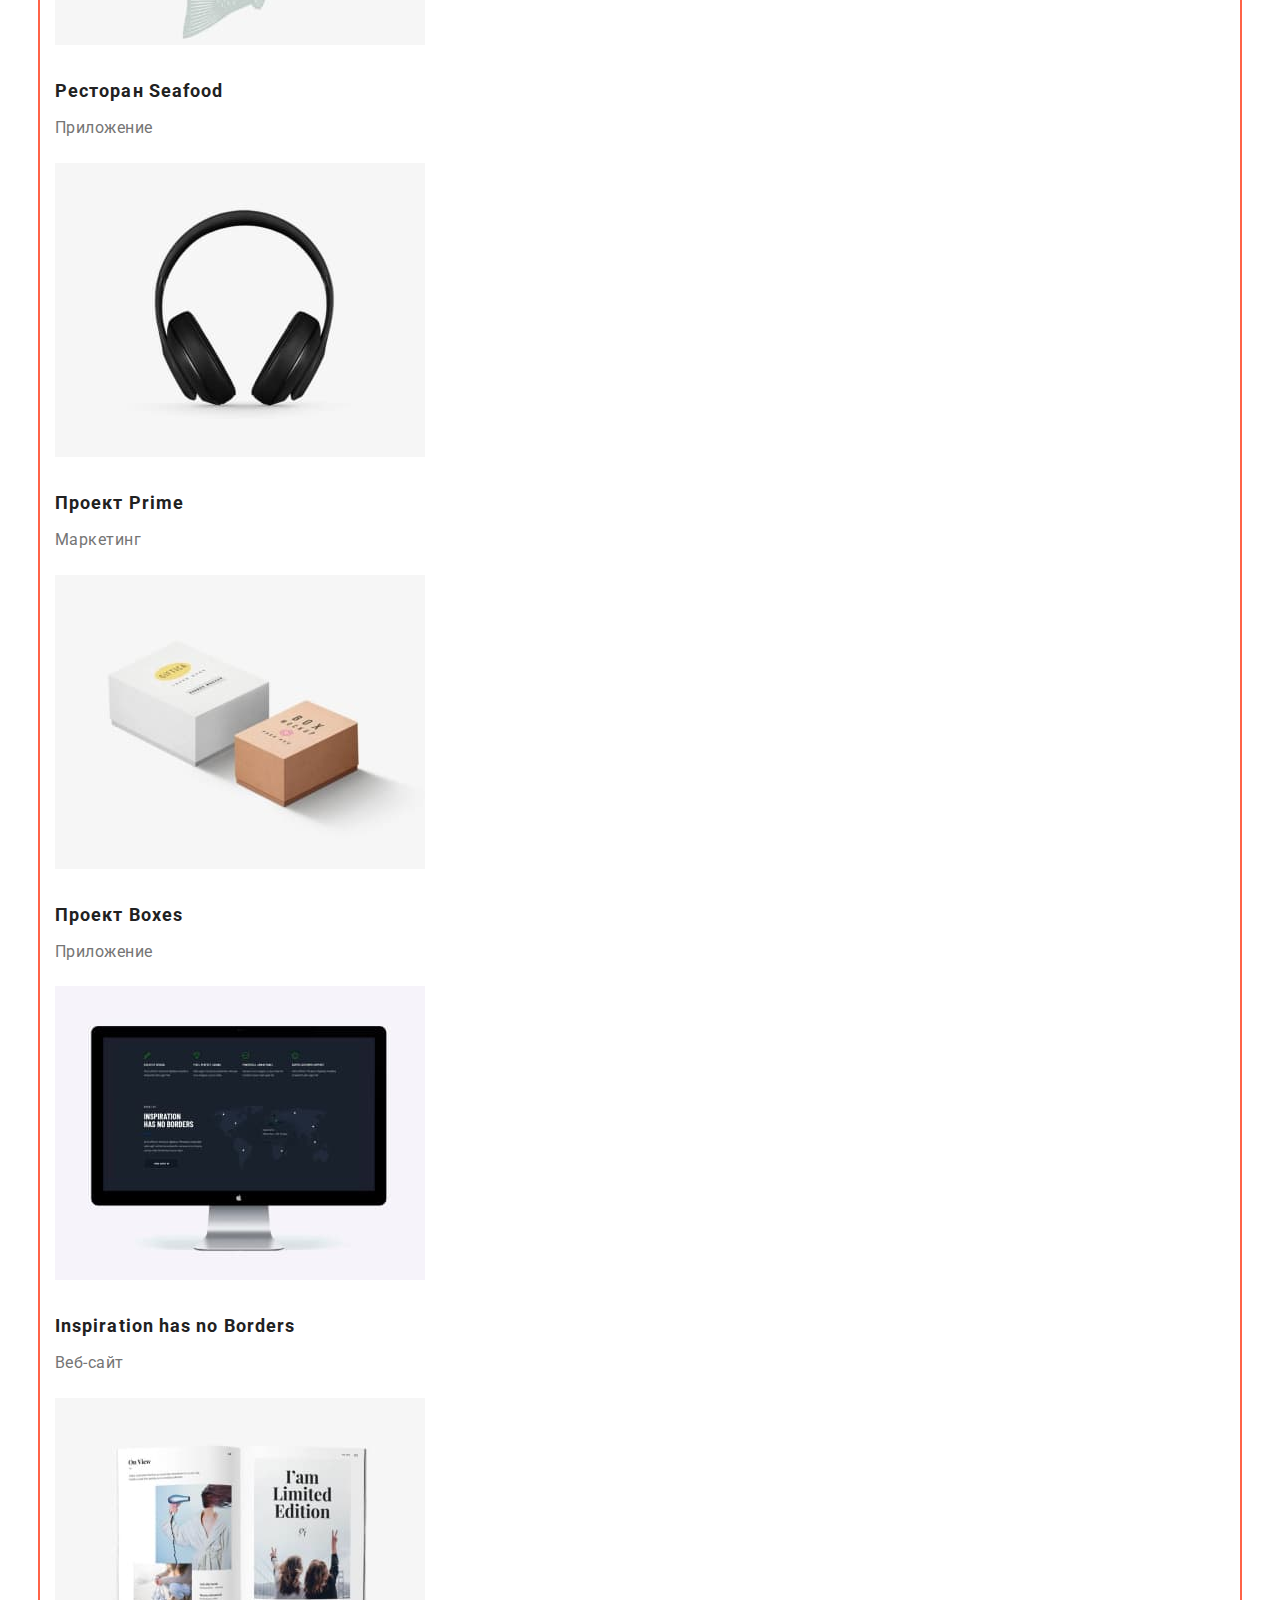
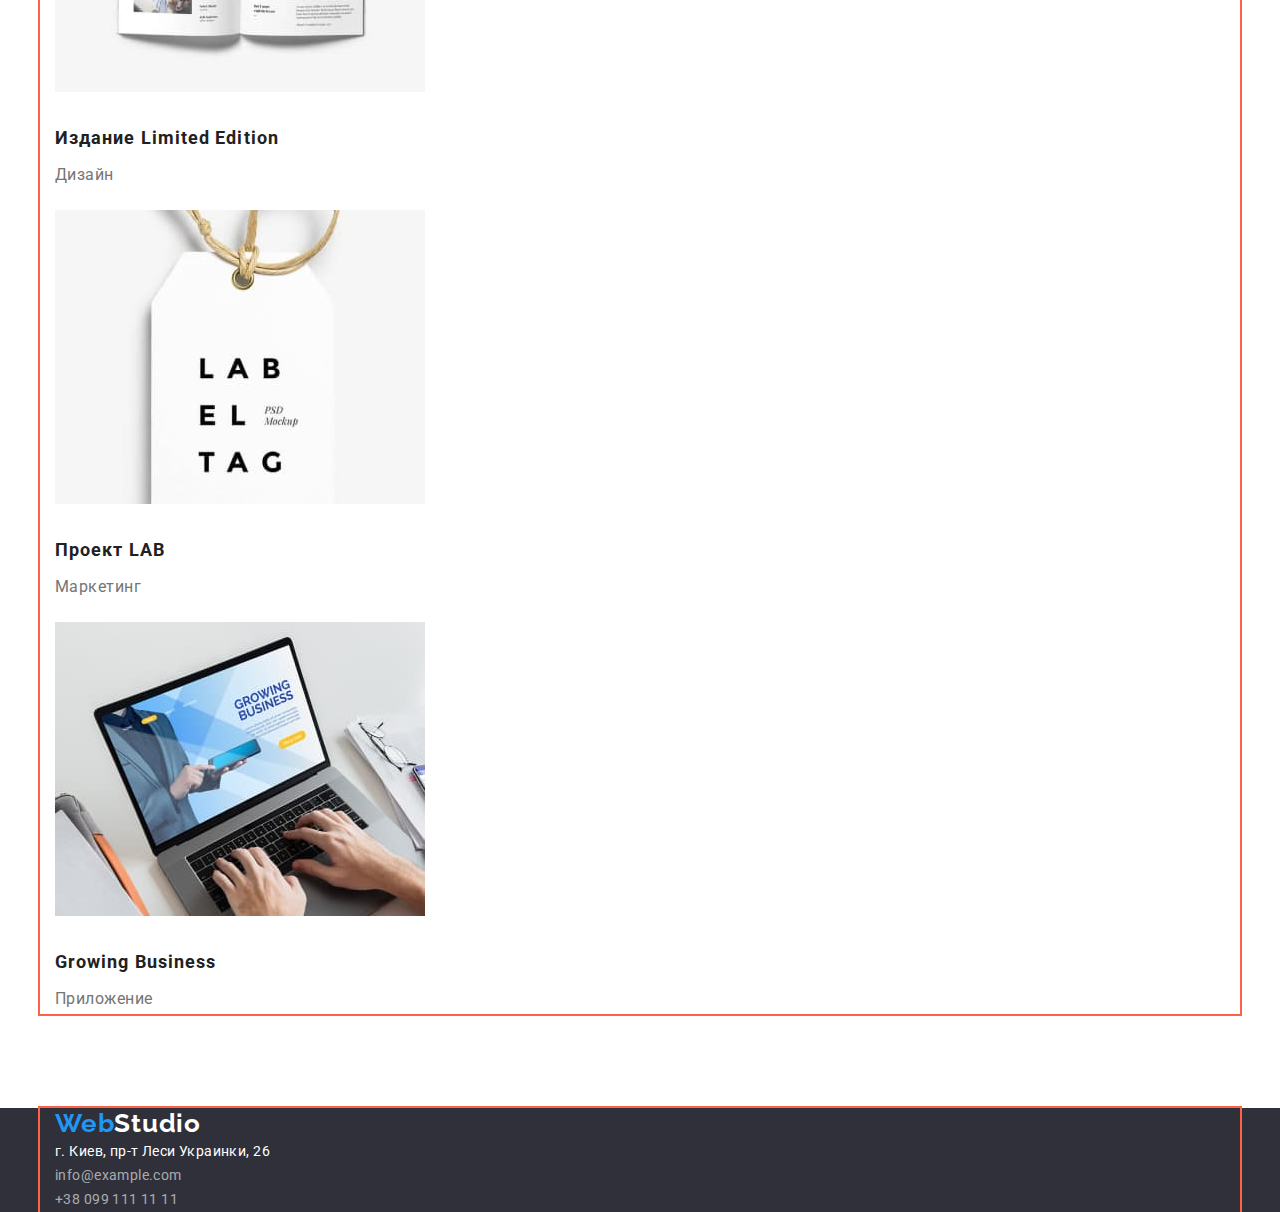
==== commit e5b14255: "Adds paddings and margins." ====
--- a/portfolio.html
+++ b/portfolio.html
@@ -17,107 +17,164 @@
   </head>
   <body>
     <header>
-      <nav>
-        <a href="./index.html" lang="en" class="logo"> <span class="accent">Web</span>Studio</a>
-        <ul class="site-nav list">
-          <li><a href="./index.html" class="link">Студия</a></li>
-          <li><a href="./portfolio.html" class="link current">Портфолио</a></li>
-          <li><a href="" class="link">Контакты</a></li>
-        </ul>
-      </nav>
+      <div class="container">
+        <nav>
+          <a href="./index.html" lang="en" class="logo"> <span class="accent">Web</span>Studio</a>
+          <ul class="site-nav list">
+            <li><a href="./index.html" class="link">Студия</a></li>
+            <li><a href="./portfolio.html" class="link current">Портфолио</a></li>
+            <li><a href="" class="link">Контакты</a></li>
+          </ul>
+        </nav>
 
-      <ul class="list">
-        <li><a href="mailto:info@devstudio.com" class="contacts-header">info@devstudio.com</a></li>
-        <li><a href="tel:+380961111111" class="contacts-header">+38 096 111 11 11</a></li>
-      </ul>
-    </header>
-    <main>
-      <section>
-        <!-- этот заголовок будет невидимым -->
-        <h1 class="section-title">Портфолио проектов</h1>
-        <ul class="portfolio-button-list list">
-          <li class="portfolio-button-item">
-            <button type="button" class="portfolio-button current-button">Все</button>
-          </li>
-          <li class="portfolio-button-item">
-            <button type="button" class="portfolio-button">Веб-сайты</button>
-          </li>
-          <li class="portfolio-button-item">
-            <button type="button" class="portfolio-button">Приложения</button>
-          </li>
-          <li class="portfolio-button-item">
-            <button type="button" class="portfolio-button">Дизайн</button>
-          </li>
-          <li class="portfolio-button-item">
-            <button type="button" class="portfolio-button">Маркетинг</button>
-          </li>
-        </ul>
-        <ul class="portfolio-card-list list">
-          <li class="portfolio-card-item">
-            <img src="./images/portfolio1.jpg" alt="Ноутбук с проектом" width="370" />
-            <h2 class="portfolio-card-subtitle">Технокряк</h2>
-            <p class="portfolio-card-text">Веб-сайт</p>
-          </li>
-          <li class="portfolio-card-item">
-            <img src="./images/portfolio2.jpg" alt="Постер игры в баскетбол" width="370" />
-            <h2 class="portfolio-card-subtitle">
-              Постер <span lang="en">New Orlean vs Golden Star</span>
-            </h2>
-            <p class="portfolio-card-text">Дизайн</p>
-          </li>
-          <li class="portfolio-card-item">
-            <img src="./images/portfolio3.jpg" alt="Эмблема ресторана" width="370" />
-            <h2 class="portfolio-card-subtitle">Ресторан <span lang="en">Seafood</span></h2>
-            <p class="portfolio-card-text">Приложение</p>
-          </li>
-          <li class="portfolio-card-item">
-            <img src="./images/portfolio4.jpg" alt="Наушники" width="370" />
-            <h2 class="portfolio-card-subtitle">Проект <span lang="en">Prime</span></h2>
-            <p class="portfolio-card-text">Маркетинг</p>
-          </li>
-          <li class="portfolio-card-item">
-            <img src="./images/portfolio5.jpg" alt="Коробки" width="370" />
-            <h2 class="portfolio-card-subtitle">Проект <span lang="en">Boxes</span></h2>
-            <p class="portfolio-card-text">Приложение</p>
-          </li>
-          <li class="portfolio-card-item">
-            <img src="./images/portfolio6.jpg" alt="Монитор" width="370" />
-            <h2 lang="en" class="portfolio-card-subtitle">Inspiration has no Borders</h2>
-            <p class="portfolio-card-text">Веб-сайт</p>
-          </li>
-          <li class="portfolio-card-item">
-            <img src="./images/portfolio7.jpg" alt="Журнал" width="370" />
-            <h2 class="portfolio-card-subtitle">Издание <span lang="en">Limited Edition</span></h2>
-            <p class="portfolio-card-text">Дизайн</p>
-          </li>
-          <li class="portfolio-card-item">
-            <img src="./images/portfolio8.jpg" alt="Бирка" width="370" />
-            <h2 class="portfolio-card-subtitle">Проект <span lang="en">LAB</span></h2>
-            <p class="portfolio-card-text">Маркетинг</p>
-          </li>
-          <li class="portfolio-card-item">
-            <img src="./images/portfolio9.jpg" alt="Работа за ноутбуком" />
-            <h2 lang="en" class="portfolio-card-subtitle">Growing Business</h2>
-            <p class="portfolio-card-text">Приложение</p>
-          </li>
-        </ul>
-      </section>
-    </main>
-    <footer class="page-footer">
-      <a href="./index.html" lang="en" class="logo footer-logo">
-        <span class="accent">Web</span>Studio</a
-      >
-      <address>
         <ul class="list">
           <li>
-            <a href="https://goo.gl/maps/sbmDoguWazhmyjEM8" target="_blank" class="location"
-              >г. Киев, пр-т Леси Украинки, 26</a
-            >
+            <a href="mailto:info@devstudio.com" class="contacts-header">info@devstudio.com</a>
           </li>
-          <li><a href="mailto:info@example.com" class="contacts-footer">info@example.com</a></li>
-          <li><a href="tel:+380991111111" class="contacts-footer">+38 099 111 11 11</a></li>
+          <li><a href="tel:+380961111111" class="contacts-header">+38 096 111 11 11</a></li>
         </ul>
-      </address>
+      </div>
+    </header>
+
+    <main>
+      <div class="container">
+        <section class="portfolio">
+          <!-- этот заголовок будет невидимым -->
+          <h1 class="section-title">Портфолио проектов</h1>
+          <ul class="portfolio-button-list list">
+            <li class="portfolio-button-item">
+              <button type="button" class="portfolio-button current-button">Все</button>
+            </li>
+            <li class="portfolio-button-item">
+              <button type="button" class="portfolio-button">Веб-сайты</button>
+            </li>
+            <li class="portfolio-button-item">
+              <button type="button" class="portfolio-button">Приложения</button>
+            </li>
+            <li class="portfolio-button-item">
+              <button type="button" class="portfolio-button">Дизайн</button>
+            </li>
+            <li class="portfolio-button-item">
+              <button type="button" class="portfolio-button">Маркетинг</button>
+            </li>
+          </ul>
+          <ul class="portfolio-card-list list">
+            <li class="portfolio-card-item">
+              <img
+                src="./images/portfolio1.jpg"
+                alt="Ноутбук с проектом"
+                width="370"
+                class="portfolio-card-img"
+              />
+              <h2 class="portfolio-card-subtitle">Технокряк</h2>
+              <p class="portfolio-card-text">Веб-сайт</p>
+            </li>
+            <li class="portfolio-card-item">
+              <img
+                src="./images/portfolio2.jpg"
+                alt="Постер игры в баскетбол"
+                width="370"
+                class="portfolio-card-img"
+              />
+              <h2 class="portfolio-card-subtitle">
+                Постер <span lang="en">New Orlean vs Golden Star</span>
+              </h2>
+              <p class="portfolio-card-text">Дизайн</p>
+            </li>
+            <li class="portfolio-card-item">
+              <img
+                src="./images/portfolio3.jpg"
+                alt="Эмблема ресторана"
+                width="370"
+                class="portfolio-card-img"
+              />
+              <h2 class="portfolio-card-subtitle">Ресторан <span lang="en">Seafood</span></h2>
+              <p class="portfolio-card-text">Приложение</p>
+            </li>
+            <li class="portfolio-card-item">
+              <img
+                src="./images/portfolio4.jpg"
+                alt="Наушники"
+                width="370"
+                class="portfolio-card-img"
+              />
+              <h2 class="portfolio-card-subtitle">Проект <span lang="en">Prime</span></h2>
+              <p class="portfolio-card-text">Маркетинг</p>
+            </li>
+            <li class="portfolio-card-item">
+              <img
+                src="./images/portfolio5.jpg"
+                alt="Коробки"
+                width="370"
+                class="portfolio-card-img"
+              />
+              <h2 class="portfolio-card-subtitle">Проект <span lang="en">Boxes</span></h2>
+              <p class="portfolio-card-text">Приложение</p>
+            </li>
+            <li class="portfolio-card-item">
+              <img
+                src="./images/portfolio6.jpg"
+                alt="Монитор"
+                width="370"
+                class="portfolio-card-img"
+              />
+              <h2 lang="en" class="portfolio-card-subtitle">Inspiration has no Borders</h2>
+              <p class="portfolio-card-text">Веб-сайт</p>
+            </li>
+            <li class="portfolio-card-item">
+              <img
+                src="./images/portfolio7.jpg"
+                alt="Журнал"
+                width="370"
+                class="portfolio-card-img"
+              />
+              <h2 class="portfolio-card-subtitle">
+                Издание <span lang="en">Limited Edition</span>
+              </h2>
+              <p class="portfolio-card-text">Дизайн</p>
+            </li>
+            <li class="portfolio-card-item">
+              <img
+                src="./images/portfolio8.jpg"
+                alt="Бирка"
+                width="370"
+                class="portfolio-card-img"
+              />
+              <h2 class="portfolio-card-subtitle">Проект <span lang="en">LAB</span></h2>
+              <p class="portfolio-card-text">Маркетинг</p>
+            </li>
+            <li class="portfolio-card-item">
+              <img
+                src="./images/portfolio9.jpg"
+                alt="Работа за ноутбуком"
+                width="370"
+                class="portfolio-card-img"
+              />
+              <h2 lang="en" class="portfolio-card-subtitle">Growing Business</h2>
+              <p class="portfolio-card-text">Приложение</p>
+            </li>
+          </ul>
+        </section>
+      </div>
+    </main>
+
+    <footer class="page-footer">
+      <div class="container">
+        <a href="./index.html" lang="en" class="logo footer-logo">
+          <span class="accent">Web</span>Studio</a
+        >
+        <address>
+          <ul class="list">
+            <li>
+              <a href="https://goo.gl/maps/sbmDoguWazhmyjEM8" target="_blank" class="location"
+                >г. Киев, пр-т Леси Украинки, 26</a
+              >
+            </li>
+            <li><a href="mailto:info@example.com" class="contacts-footer">info@example.com</a></li>
+            <li><a href="tel:+380991111111" class="contacts-footer">+38 099 111 11 11</a></li>
+          </ul>
+        </address>
+      </div>
     </footer>
   </body>
 </html>
--- a/css/styles.css
+++ b/css/styles.css
@@ -19,16 +19,27 @@
   background-color: var(--primary-white-color);
   color: var(--primary-text-color);
   font-family: Roboto, sans-serif;
-  /* font-weight: 400; */
   font-size: 14px;
   line-height: 1.71;
 }
 
 .list {
   list-style: none;
+
+  padding: 0;
+  margin: 0;
 }
 
 /* стили шапки */
+.container {
+  margin-left: auto;
+  margin-right: auto;
+  width: 1200px;
+  padding-left: 15px;
+  padding-right: 15px;
+  outline: 2px solid tomato;
+}
+
 .logo {
   color: var(--title-text-color);
   font-family: Raleway, sans-serif;
@@ -72,14 +83,19 @@
 .hero {
   background-color: var(--secondary-bg-color);
   letter-spacing: 0.06em;
+
+  text-align: center;
+  margin-bottom: 94px;
 }
 .hero-title {
   color: var(--primary-white-color);
   font-weight: 900;
   font-size: 44px;
   line-height: 1.36;
-  text-align: center;
   text-transform: uppercase;
+
+  margin-top: 0;
+  margin-bottom: 30px;
 }
 .hero-button {
   background-color: var(--accent-color);
@@ -89,19 +105,32 @@
   font-size: 16px;
   line-height: 1.88;
   letter-spacing: 0.06em;
+
+  border-radius: 4px;
+  padding: 10px 32px;
+  min-width: 200px;
+  text-align: center;
+  border: none;
 }
 
 /* общие стили секций Студии */
-
 .section-title {
   color: var(--title-text-color);
   font-weight: 700;
   font-size: 36px;
   line-height: 1.17;
   letter-spacing: 0.03em;
+
+  margin-top: 0;
+  margin-bottom: 50px;
+  text-align: center;
 }
 
 /* стили особенностей Студии */
+.features {
+  margin-bottom: 94px;
+}
+
 .features-title {
   color: var(--title-text-color);
   font-weight: 700;
@@ -109,11 +138,20 @@
   line-height: 1.14;
   text-transform: uppercase;
   letter-spacing: 0.03em;
+
+  margin-top: 0;
+  margin-bottom: 10px;
 }
 .features-text {
   letter-spacing: 0.03em;
+
+  margin-top: 0;
+  margin-bottom: 0;
 }
 /* стили работ Студии */
+.works {
+  margin-bottom: 94px;
+}
 
 /* стили команды Студии */
 .team {
@@ -122,13 +160,27 @@
   font-size: 16px;
   line-height: 1.19;
   letter-spacing: 0.03em;
-  text-align: center;
-}
+
+  padding-top: 94px;
+  padding-bottom: 94px;
+}
+
+.team-photo {
+  margin-bottom: 30px;
+}
+
 .team-name {
   color: var(--title-text-color);
   font-weight: 500;
   font-size: 16px;
-  text-align: center;
+
+  margin-top: 0;
+  margin-bottom: 10px;
+}
+
+.team-text {
+  margin-top: 0;
+  margin-bottom: 30px;
 }
 
 /* стили подвала */
@@ -170,6 +222,11 @@
 }
 
 /* стили Портфолио */
+.portfolio {
+  margin-top: 94px;
+  margin-bottom: 94px;
+}
+
 .portfolio-button {
   background-color: var(--other-bg-color);
   color: var(--title-text-color);
@@ -178,7 +235,12 @@
   font-size: 16px;
   line-height: 1.62;
   letter-spacing: 0.03em;
-  text-align: center;
+
+  border-radius: 4px;
+  padding: 6px 22px;
+  min-width: 73px;
+  text-align: center;
+  border: none;
 }
 
 .current-button,
@@ -188,16 +250,27 @@
   color: var(--primary-white-color);
 }
 
+.portfolio-card-img {
+  margin-bottom: 20px;
+}
+
 .portfolio-card-subtitle {
   color: var(--title-text-color);
   font-weight: 700;
   font-size: 18px;
   line-height: 2;
   letter-spacing: 0.06em;
-}
+
+  margin-top: 0;
+  margin-bottom: 4px;
+}
+
 .portfolio-card-text {
   font-weight: 400;
   font-size: 16px;
   line-height: 1.87;
   letter-spacing: 0.03em;
-}
+
+  margin-top: 0;
+  margin-bottom: 20px;
+}
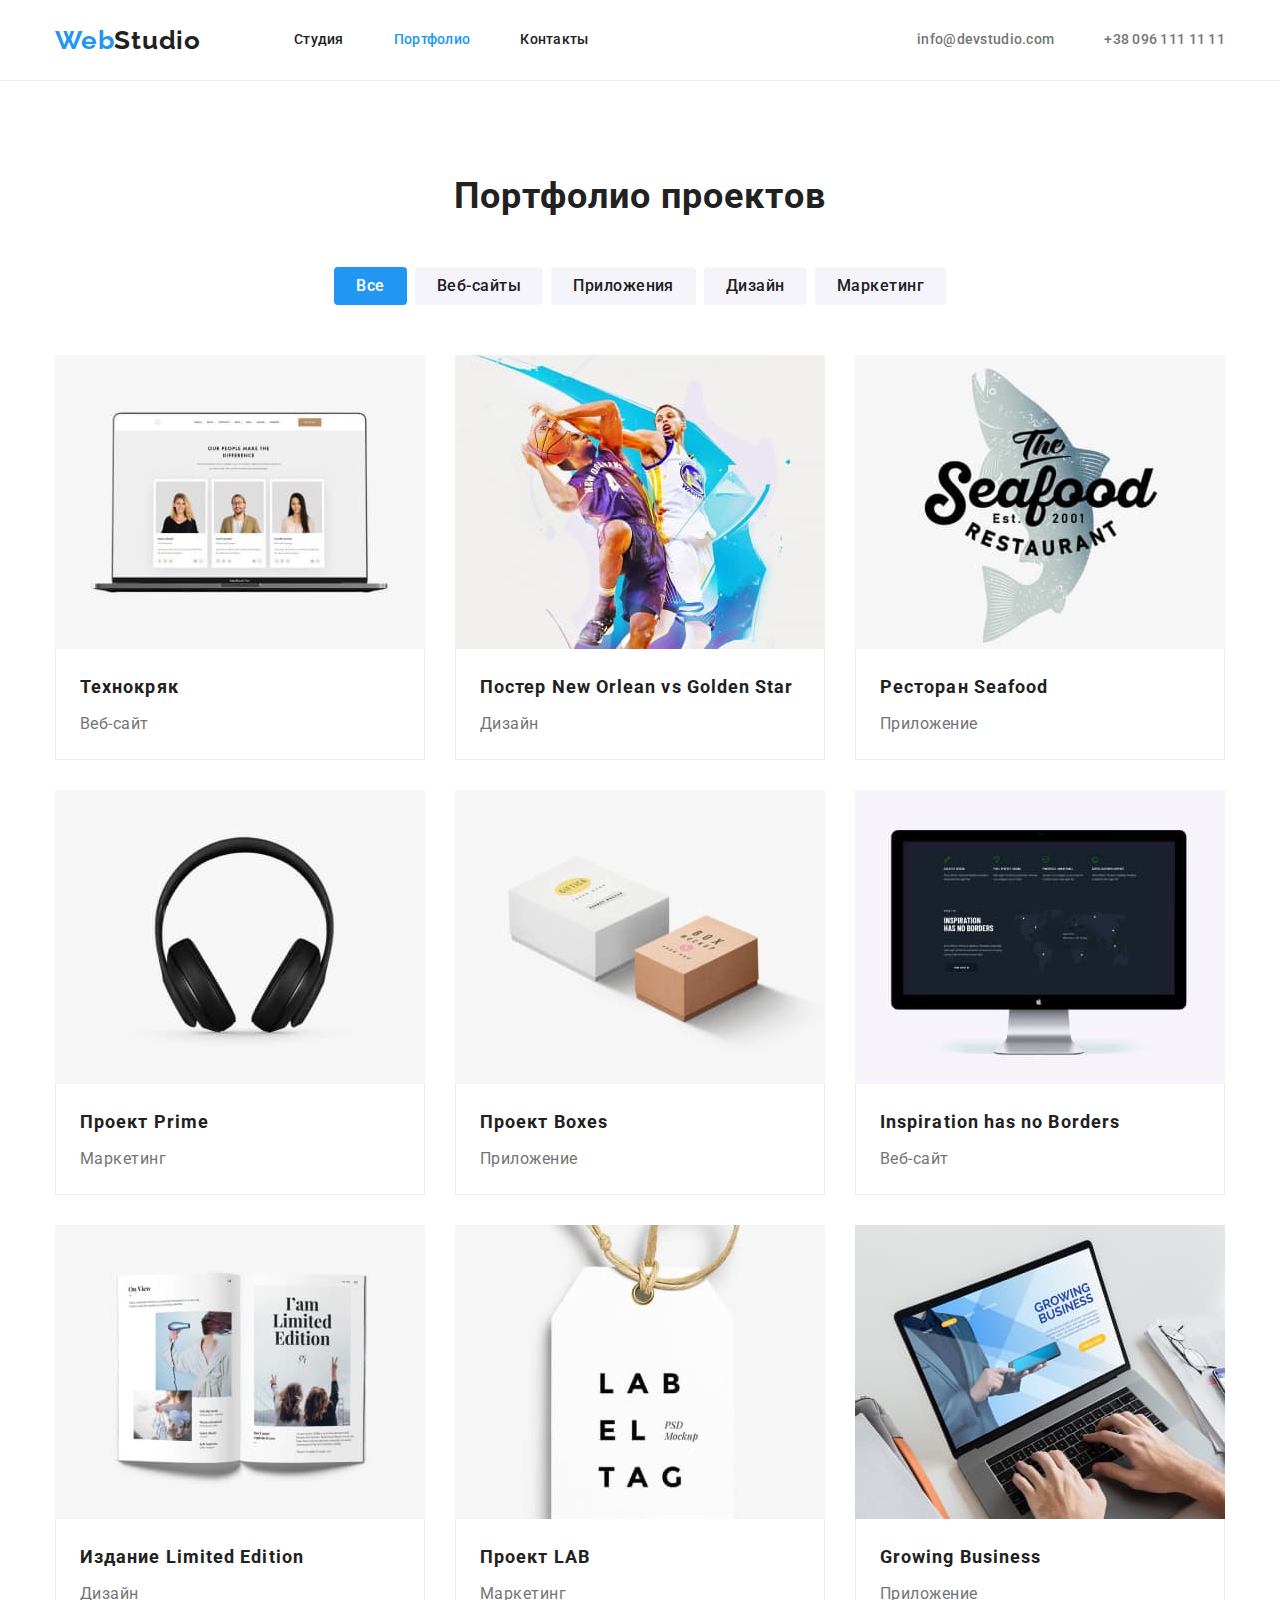
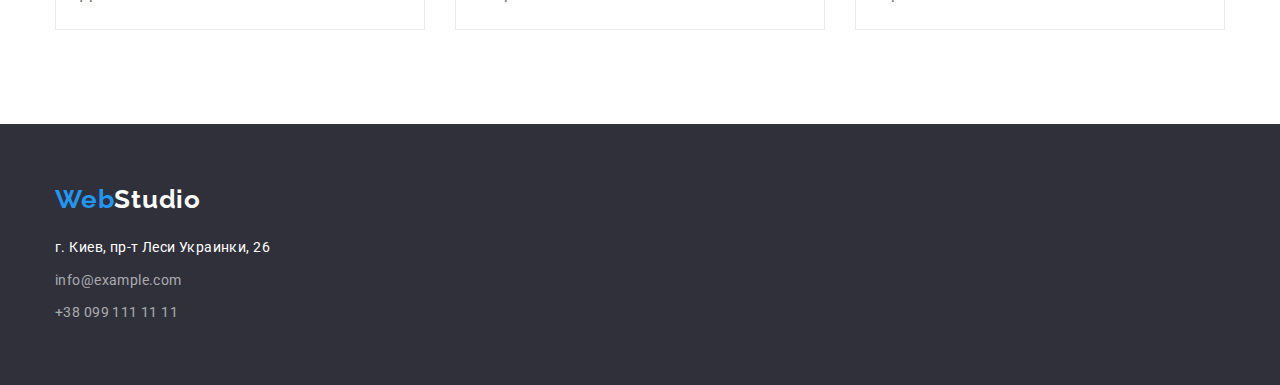
==== commit c1d677a8: "Adds flexbox and final edits." ====
--- a/portfolio.html
+++ b/portfolio.html
@@ -16,29 +16,33 @@
     <link rel="stylesheet" href="./css/styles.css" />
   </head>
   <body>
-    <header>
-      <div class="container">
-        <nav>
+    <header class="page-header">
+      <div class="container page-header-blocks">
+        <nav class="main-nav">
           <a href="./index.html" lang="en" class="logo"> <span class="accent">Web</span>Studio</a>
           <ul class="site-nav list">
-            <li><a href="./index.html" class="link">Студия</a></li>
-            <li><a href="./portfolio.html" class="link current">Портфолио</a></li>
-            <li><a href="" class="link">Контакты</a></li>
+            <li class="site-nav-item"><a href="./index.html" class="link">Студия</a></li>
+            <li class="site-nav-item">
+              <a href="./portfolio.html" class="link current">Портфолио</a>
+            </li>
+            <li class="site-nav-item"><a href="" class="link">Контакты</a></li>
           </ul>
         </nav>
 
-        <ul class="list">
-          <li>
-            <a href="mailto:info@devstudio.com" class="contacts-header">info@devstudio.com</a>
+        <ul class="contacts-header list">
+          <li class="contacts-header-item">
+            <a href="mailto:info@devstudio.com" class="contacts-header-link">info@devstudio.com</a>
           </li>
-          <li><a href="tel:+380961111111" class="contacts-header">+38 096 111 11 11</a></li>
+          <li class="contacts-header-item">
+            <a href="tel:+380961111111" class="contacts-header-link">+38 096 111 11 11</a>
+          </li>
         </ul>
       </div>
     </header>
 
     <main>
       <div class="container">
-        <section class="portfolio">
+        <section class="section">
           <!-- этот заголовок будет невидимым -->
           <h1 class="section-title">Портфолио проектов</h1>
           <ul class="portfolio-button-list list">
@@ -66,8 +70,10 @@
                 width="370"
                 class="portfolio-card-img"
               />
-              <h2 class="portfolio-card-subtitle">Технокряк</h2>
-              <p class="portfolio-card-text">Веб-сайт</p>
+              <div class="portfolio-card-content">
+                <h2 class="portfolio-card-subtitle">Технокряк</h2>
+                <p class="portfolio-card-text">Веб-сайт</p>
+              </div>
             </li>
             <li class="portfolio-card-item">
               <img
@@ -76,10 +82,12 @@
                 width="370"
                 class="portfolio-card-img"
               />
-              <h2 class="portfolio-card-subtitle">
-                Постер <span lang="en">New Orlean vs Golden Star</span>
-              </h2>
-              <p class="portfolio-card-text">Дизайн</p>
+              <div class="portfolio-card-content">
+                <h2 class="portfolio-card-subtitle">
+                  Постер <span lang="en">New Orlean vs Golden Star</span>
+                </h2>
+                <p class="portfolio-card-text">Дизайн</p>
+              </div>
             </li>
             <li class="portfolio-card-item">
               <img
@@ -88,8 +96,10 @@
                 width="370"
                 class="portfolio-card-img"
               />
-              <h2 class="portfolio-card-subtitle">Ресторан <span lang="en">Seafood</span></h2>
-              <p class="portfolio-card-text">Приложение</p>
+              <div class="portfolio-card-content">
+                <h2 class="portfolio-card-subtitle">Ресторан <span lang="en">Seafood</span></h2>
+                <p class="portfolio-card-text">Приложение</p>
+              </div>
             </li>
             <li class="portfolio-card-item">
               <img
@@ -98,8 +108,10 @@
                 width="370"
                 class="portfolio-card-img"
               />
-              <h2 class="portfolio-card-subtitle">Проект <span lang="en">Prime</span></h2>
-              <p class="portfolio-card-text">Маркетинг</p>
+              <div class="portfolio-card-content">
+                <h2 class="portfolio-card-subtitle">Проект <span lang="en">Prime</span></h2>
+                <p class="portfolio-card-text">Маркетинг</p>
+              </div>
             </li>
             <li class="portfolio-card-item">
               <img
@@ -108,8 +120,10 @@
                 width="370"
                 class="portfolio-card-img"
               />
-              <h2 class="portfolio-card-subtitle">Проект <span lang="en">Boxes</span></h2>
-              <p class="portfolio-card-text">Приложение</p>
+              <div class="portfolio-card-content">
+                <h2 class="portfolio-card-subtitle">Проект <span lang="en">Boxes</span></h2>
+                <p class="portfolio-card-text">Приложение</p>
+              </div>
             </li>
             <li class="portfolio-card-item">
               <img
@@ -118,8 +132,10 @@
                 width="370"
                 class="portfolio-card-img"
               />
-              <h2 lang="en" class="portfolio-card-subtitle">Inspiration has no Borders</h2>
-              <p class="portfolio-card-text">Веб-сайт</p>
+              <div class="portfolio-card-content">
+                <h2 lang="en" class="portfolio-card-subtitle">Inspiration has no Borders</h2>
+                <p class="portfolio-card-text">Веб-сайт</p>
+              </div>
             </li>
             <li class="portfolio-card-item">
               <img
@@ -128,10 +144,12 @@
                 width="370"
                 class="portfolio-card-img"
               />
-              <h2 class="portfolio-card-subtitle">
-                Издание <span lang="en">Limited Edition</span>
-              </h2>
-              <p class="portfolio-card-text">Дизайн</p>
+              <div class="portfolio-card-content">
+                <h2 class="portfolio-card-subtitle">
+                  Издание <span lang="en">Limited Edition</span>
+                </h2>
+                <p class="portfolio-card-text">Дизайн</p>
+              </div>
             </li>
             <li class="portfolio-card-item">
               <img
@@ -140,8 +158,10 @@
                 width="370"
                 class="portfolio-card-img"
               />
-              <h2 class="portfolio-card-subtitle">Проект <span lang="en">LAB</span></h2>
-              <p class="portfolio-card-text">Маркетинг</p>
+              <div class="portfolio-card-content">
+                <h2 class="portfolio-card-subtitle">Проект <span lang="en">LAB</span></h2>
+                <p class="portfolio-card-text">Маркетинг</p>
+              </div>
             </li>
             <li class="portfolio-card-item">
               <img
@@ -150,8 +170,10 @@
                 width="370"
                 class="portfolio-card-img"
               />
-              <h2 lang="en" class="portfolio-card-subtitle">Growing Business</h2>
-              <p class="portfolio-card-text">Приложение</p>
+              <div class="portfolio-card-content">
+                <h2 lang="en" class="portfolio-card-subtitle">Growing Business</h2>
+                <p class="portfolio-card-text">Приложение</p>
+              </div>
             </li>
           </ul>
         </section>
@@ -161,17 +183,24 @@
     <footer class="page-footer">
       <div class="container">
         <a href="./index.html" lang="en" class="logo footer-logo">
-          <span class="accent">Web</span>Studio</a
-        >
+          <span class="accent">Web</span>Studio
+        </a>
         <address>
-          <ul class="list">
-            <li>
-              <a href="https://goo.gl/maps/sbmDoguWazhmyjEM8" target="_blank" class="location"
-                >г. Киев, пр-т Леси Украинки, 26</a
-              >
-            </li>
-            <li><a href="mailto:info@example.com" class="contacts-footer">info@example.com</a></li>
-            <li><a href="tel:+380991111111" class="contacts-footer">+38 099 111 11 11</a></li>
+          <ul class="contacts-footer list">
+            <li class="contacts-footer-item">
+              <a
+                href="https://goo.gl/maps/sbmDoguWazhmyjEM8"
+                target="_blank"
+                class="contacts-footer-location"
+                >г. Киев, пр-т Леси Украинки, 26
+              </a>
+            </li>
+            <li class="contacts-footer-item">
+              <a href="mailto:info@example.com" class="contacts-footer-link">info@example.com</a>
+            </li>
+            <li class="contacts-footer-item">
+              <a href="tel:+380991111111" class="contacts-footer-link">+38 099 111 11 11</a>
+            </li>
           </ul>
         </address>
       </div>
--- a/css/styles.css
+++ b/css/styles.css
@@ -5,6 +5,7 @@
 /* акцент #2196F3 */
 /* цвет фона героя и подвала #2F303A */
 /* цвет фона вторичный и кнопок для портфолио #F5F4FA */
+/* цвет рамок #ececec */
 :root {
   --primary-text-color: #757575;
   --title-text-color: #212121;
@@ -13,6 +14,8 @@
   --contacts-footer-color: rgba(255, 255, 255, 0.6);
   --secondary-bg-color: #2f303a;
   --other-bg-color: #f5f4fa;
+  --border-color: #ececec;
+  --card-set-gap: 30px;
 }
 
 body {
@@ -30,16 +33,25 @@
   margin: 0;
 }
 
-/* стили шапки */
 .container {
   margin-left: auto;
   margin-right: auto;
   width: 1200px;
   padding-left: 15px;
   padding-right: 15px;
-  outline: 2px solid tomato;
-}
-
+}
+
+img {
+  display: block;
+  max-width: 100%;
+}
+
+/* стили шапки */
+.page-header {
+  border-bottom-width: 1px;
+  border-bottom-style: solid;
+  border-bottom-color: var(--border-color);
+}
 .logo {
   color: var(--title-text-color);
   font-family: Raleway, sans-serif;
@@ -50,7 +62,30 @@
   letter-spacing: 0.03em;
 }
 
+.page-header-blocks {
+  display: flex;
+  align-items: center;
+}
+
+.main-nav {
+  display: flex;
+  align-items: center;
+}
+
+.site-nav {
+  display: flex;
+  margin-left: 93px;
+}
+
+.site-nav-item + .site-nav-item {
+  margin-left: 50px;
+}
+
 .site-nav .link {
+  display: block;
+  padding-top: 32px;
+  padding-bottom: 32px;
+
   color: var(--title-text-color);
   font-weight: 500;
   font-size: 14px;
@@ -60,6 +95,15 @@
 }
 
 .contacts-header {
+  display: flex;
+  margin-left: auto;
+}
+
+.contacts-header-item + .contacts-header-item {
+  margin-left: 50px;
+}
+
+.contacts-header-link {
   color: var(--primary-text-color);
   font-weight: 500;
   font-size: 14px;
@@ -74,83 +118,108 @@
 .site-nav .link:hover,
 .site-nav .link:focus,
 .site-nav .link.current,
-.contacts-header:hover,
-.contacts-header:focus {
+.contacts-header-link:hover,
+.contacts-header-link:focus {
   color: var(--accent-color);
 }
 
 /* стили главной секции Студии */
 .hero {
+  text-align: center;
+
   background-color: var(--secondary-bg-color);
   letter-spacing: 0.06em;
-
-  text-align: center;
-  margin-bottom: 94px;
 }
 .hero-title {
+  margin-top: 0;
+  margin-bottom: 30px;
+
   color: var(--primary-white-color);
   font-weight: 900;
   font-size: 44px;
   line-height: 1.36;
   text-transform: uppercase;
-
-  margin-top: 0;
-  margin-bottom: 30px;
 }
 .hero-button {
-  background-color: var(--accent-color);
-  color: var(--primary-white-color);
-  font-family: inherit;
-  font-weight: 700;
-  font-size: 16px;
-  line-height: 1.88;
-  letter-spacing: 0.06em;
-
   border-radius: 4px;
   padding: 10px 32px;
   min-width: 200px;
   text-align: center;
   border: none;
+
+  background-color: var(--accent-color);
+  color: var(--primary-white-color);
+  font-family: inherit;
+  font-weight: 700;
+  font-size: 16px;
+  line-height: 1.88;
+  letter-spacing: 0.06em;
 }
 
 /* общие стили секций Студии */
+.section {
+  padding-top: 94px;
+  padding-bottom: 94px;
+}
+
 .section-title {
+  margin-top: 0;
+  margin-bottom: 50px;
+  text-align: center;
+
   color: var(--title-text-color);
   font-weight: 700;
   font-size: 36px;
   line-height: 1.17;
   letter-spacing: 0.03em;
-
-  margin-top: 0;
-  margin-bottom: 50px;
-  text-align: center;
 }
 
 /* стили особенностей Студии */
-.features {
-  margin-bottom: 94px;
+.features-list {
+  display: flex;
+}
+
+.features-list-item {
+  width: 270px;
+}
+
+.features-list-item + .features-list-item {
+  margin-left: var(--card-set-gap);
 }
 
 .features-title {
+  margin-top: 0;
+  margin-bottom: 10px;
+
   color: var(--title-text-color);
   font-weight: 700;
   font-size: 14px;
   line-height: 1.14;
   text-transform: uppercase;
   letter-spacing: 0.03em;
-
-  margin-top: 0;
-  margin-bottom: 10px;
-}
+}
+
 .features-text {
-  letter-spacing: 0.03em;
-
   margin-top: 0;
   margin-bottom: 0;
+
+  letter-spacing: 0.03em;
 }
 /* стили работ Студии */
 .works {
-  margin-bottom: 94px;
+  padding-top: 0;
+}
+
+.works-list {
+  display: flex;
+}
+
+.works-list-item {
+  width: 370px;
+}
+
+.works-list-item + .works-list-item {
+  margin-left: var(--card-set-gap);
 }
 
 /* стили команды Студии */
@@ -160,39 +229,64 @@
   font-size: 16px;
   line-height: 1.19;
   letter-spacing: 0.03em;
-
-  padding-top: 94px;
-  padding-bottom: 94px;
-}
-
-.team-photo {
-  margin-bottom: 30px;
+}
+
+.team-list {
+  display: flex;
+}
+
+.team-list-item {
+  width: 270px;
+}
+
+.team-list-item + .team-list-item {
+  margin-left: var(--card-set-gap);
+}
+
+.team-content {
+  padding-top: 30px;
+  padding-bottom: 30px;
+
+  background-color: var(--primary-white-color);
 }
 
 .team-name {
+  margin-top: 0;
+  margin-bottom: 10px;
+  text-align: center;
+
   color: var(--title-text-color);
   font-weight: 500;
   font-size: 16px;
-
-  margin-top: 0;
-  margin-bottom: 10px;
 }
 
 .team-text {
   margin-top: 0;
-  margin-bottom: 30px;
+  margin-bottom: 0;
+  text-align: center;
 }
 
 /* стили подвала */
 .page-footer {
   background-color: var(--secondary-bg-color);
+  padding-top: 60px;
+  padding-bottom: 60px;
 }
 
 .footer-logo {
   color: var(--primary-white-color);
 }
 
-.location {
+.contacts-footer {
+  display: inline-block;
+  margin-top: 20px;
+}
+
+.contacts-footer-item + .contacts-footer-item {
+  margin-top: 9px;
+}
+
+.contacts-footer-location {
   color: var(--primary-white-color);
   font-style: normal;
   font-weight: 400;
@@ -202,7 +296,7 @@
   letter-spacing: 0.03em;
 }
 
-.contacts-footer {
+.contacts-footer-link {
   color: var(--contacts-footer-color);
   font-style: normal;
   font-weight: 400;
@@ -214,33 +308,39 @@
 
 .footer-logo:hover,
 .footer-logo:focus,
-.contacts-footer:hover,
-.contacts-footer:focus,
-.location:hover,
-.location:focus {
+.contacts-footer-link:hover,
+.contacts-footer-link:focus,
+.contacts-footer-location:hover,
+.contacts-footer-location:focus {
   color: var(--accent-color);
 }
 
 /* стили Портфолио */
-.portfolio {
-  margin-top: 94px;
-  margin-bottom: 94px;
+
+.portfolio-button-list {
+  display: flex;
+  margin-bottom: 50px;
+  justify-content: center;
+}
+
+.portfolio-button-item + .portfolio-button-item {
+  margin-left: 8px;
 }
 
 .portfolio-button {
-  background-color: var(--other-bg-color);
-  color: var(--title-text-color);
-  font-family: Roboto, sans-serif;
-  font-weight: 500;
-  font-size: 16px;
-  line-height: 1.62;
-  letter-spacing: 0.03em;
-
   border-radius: 4px;
   padding: 6px 22px;
   min-width: 73px;
   text-align: center;
   border: none;
+
+  background-color: var(--other-bg-color);
+  color: var(--title-text-color);
+  font-family: Roboto, sans-serif;
+  font-weight: 500;
+  font-size: 16px;
+  line-height: 1.62;
+  letter-spacing: 0.03em;
 }
 
 .current-button,
@@ -250,27 +350,50 @@
   color: var(--primary-white-color);
 }
 
-.portfolio-card-img {
-  margin-bottom: 20px;
+.portfolio-card-list {
+  display: flex;
+  flex-wrap: wrap;
+  margin-left: calc(-1 * var(--card-set-gap));
+  margin-top: calc(-1 * var(--card-set-gap));
+}
+
+.portfolio-card-item {
+  flex-basis: calc(100% / 3 - var(--card-set-gap));
+  margin-left: var(--card-set-gap);
+  margin-top: var(--card-set-gap);
+}
+
+.portfolio-card-content {
+  padding: 20px 24px;
+
+  border-right-width: 1px;
+  border-right-style: solid;
+  border-right-color: var(--border-color);
+  border-bottom-width: 1px;
+  border-bottom-style: solid;
+  border-bottom-color: var(--border-color);
+  border-left-width: 1px;
+  border-left-style: solid;
+  border-left-color: var(--border-color);
 }
 
 .portfolio-card-subtitle {
+  margin-top: 0;
+  margin-bottom: 4px;
+
   color: var(--title-text-color);
   font-weight: 700;
   font-size: 18px;
   line-height: 2;
   letter-spacing: 0.06em;
-
-  margin-top: 0;
-  margin-bottom: 4px;
 }
 
 .portfolio-card-text {
+  margin-top: 0;
+  margin-bottom: 0;
+
   font-weight: 400;
   font-size: 16px;
   line-height: 1.87;
   letter-spacing: 0.03em;
-
-  margin-top: 0;
-  margin-bottom: 20px;
-}
+}
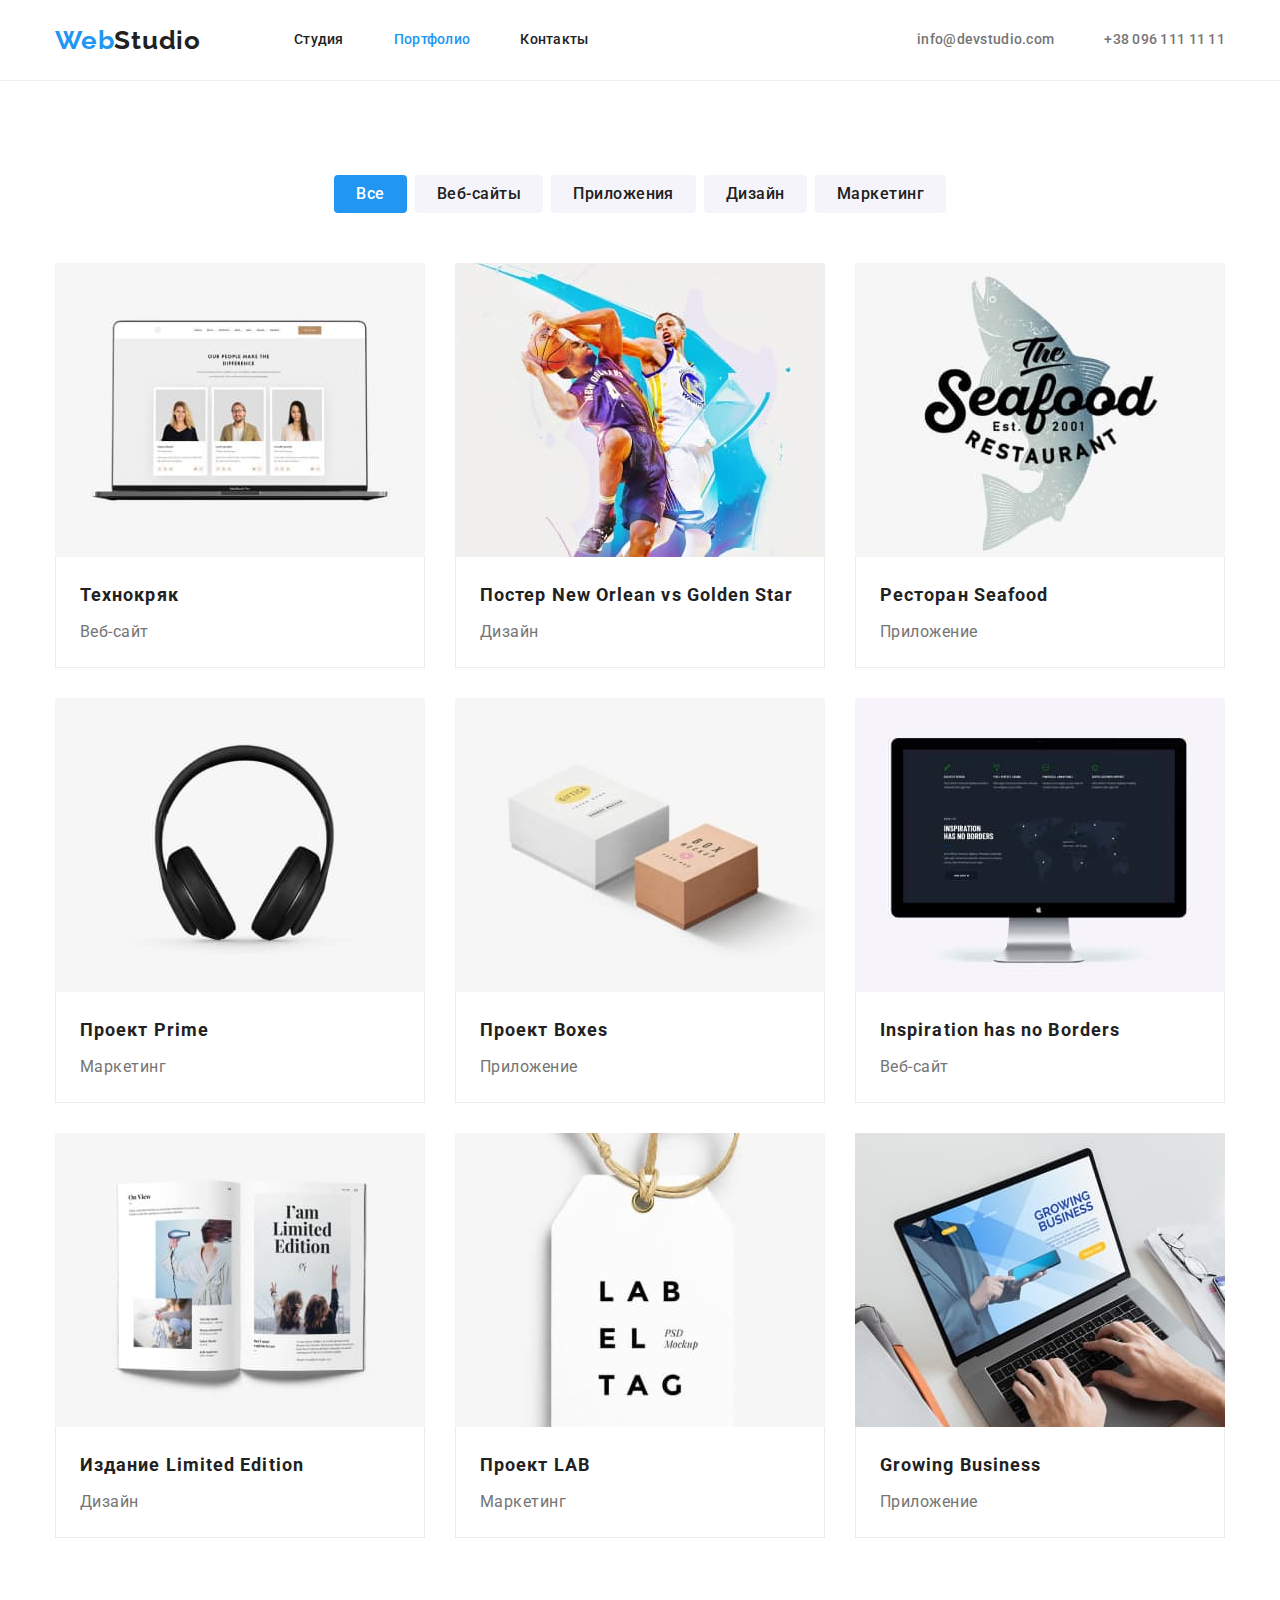
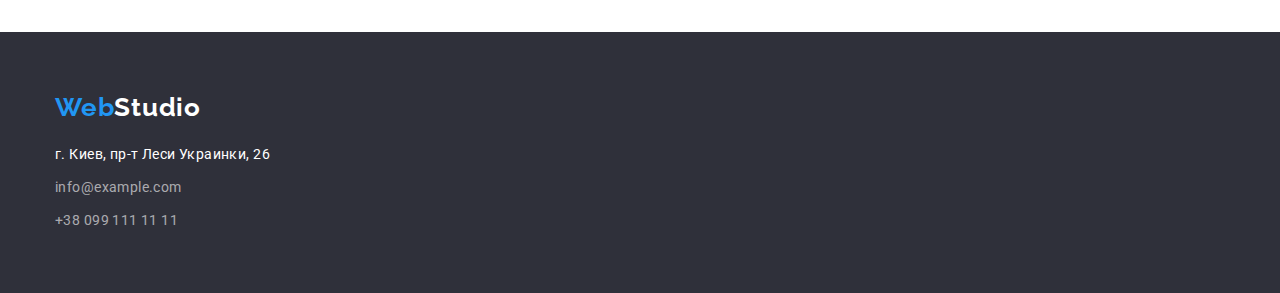
==== commit a76bb05d: "Adds edits on the comments of the HW#3." ====
--- a/portfolio.html
+++ b/portfolio.html
@@ -41,10 +41,10 @@
     </header>
 
     <main>
-      <div class="container">
-        <section class="section">
+      <section class="section">
+        <div class="container">
           <!-- этот заголовок будет невидимым -->
-          <h1 class="section-title">Портфолио проектов</h1>
+          <h1 class="section-title visually-hidden">Портфолио проектов</h1>
           <ul class="portfolio-button-list list">
             <li class="portfolio-button-item">
               <button type="button" class="portfolio-button current-button">Все</button>
@@ -176,8 +176,8 @@
               </div>
             </li>
           </ul>
-        </section>
-      </div>
+        </div>
+      </section>
     </main>
 
     <footer class="page-footer">
@@ -185,8 +185,8 @@
         <a href="./index.html" lang="en" class="logo footer-logo">
           <span class="accent">Web</span>Studio
         </a>
-        <address>
-          <ul class="contacts-footer list">
+        <address class="contacts-footer">
+          <ul class="contacts-footer-list list">
             <li class="contacts-footer-item">
               <a
                 href="https://goo.gl/maps/sbmDoguWazhmyjEM8"
--- a/css/styles.css
+++ b/css/styles.css
@@ -44,6 +44,20 @@
 img {
   display: block;
   max-width: 100%;
+  height: auto;
+}
+
+.visually-hidden {
+  position: absolute;
+  width: 1px;
+  height: 1px;
+  margin: -1px;
+  border: 0;
+  padding: 0;
+  white-space: nowrap;
+  clip-path: inset(100%);
+  clip: rect(0 0 0 0);
+  overflow: hidden;
 }
 
 /* стили шапки */
@@ -125,6 +139,7 @@
 
 /* стили главной секции Студии */
 .hero {
+  padding: 200px 0;
   text-align: center;
 
   background-color: var(--secondary-bg-color);
@@ -278,8 +293,11 @@
 }
 
 .contacts-footer {
+  margin-top: 20px;
+}
+
+.contacts-footer-list {
   display: inline-block;
-  margin-top: 20px;
 }
 
 .contacts-footer-item + .contacts-footer-item {
